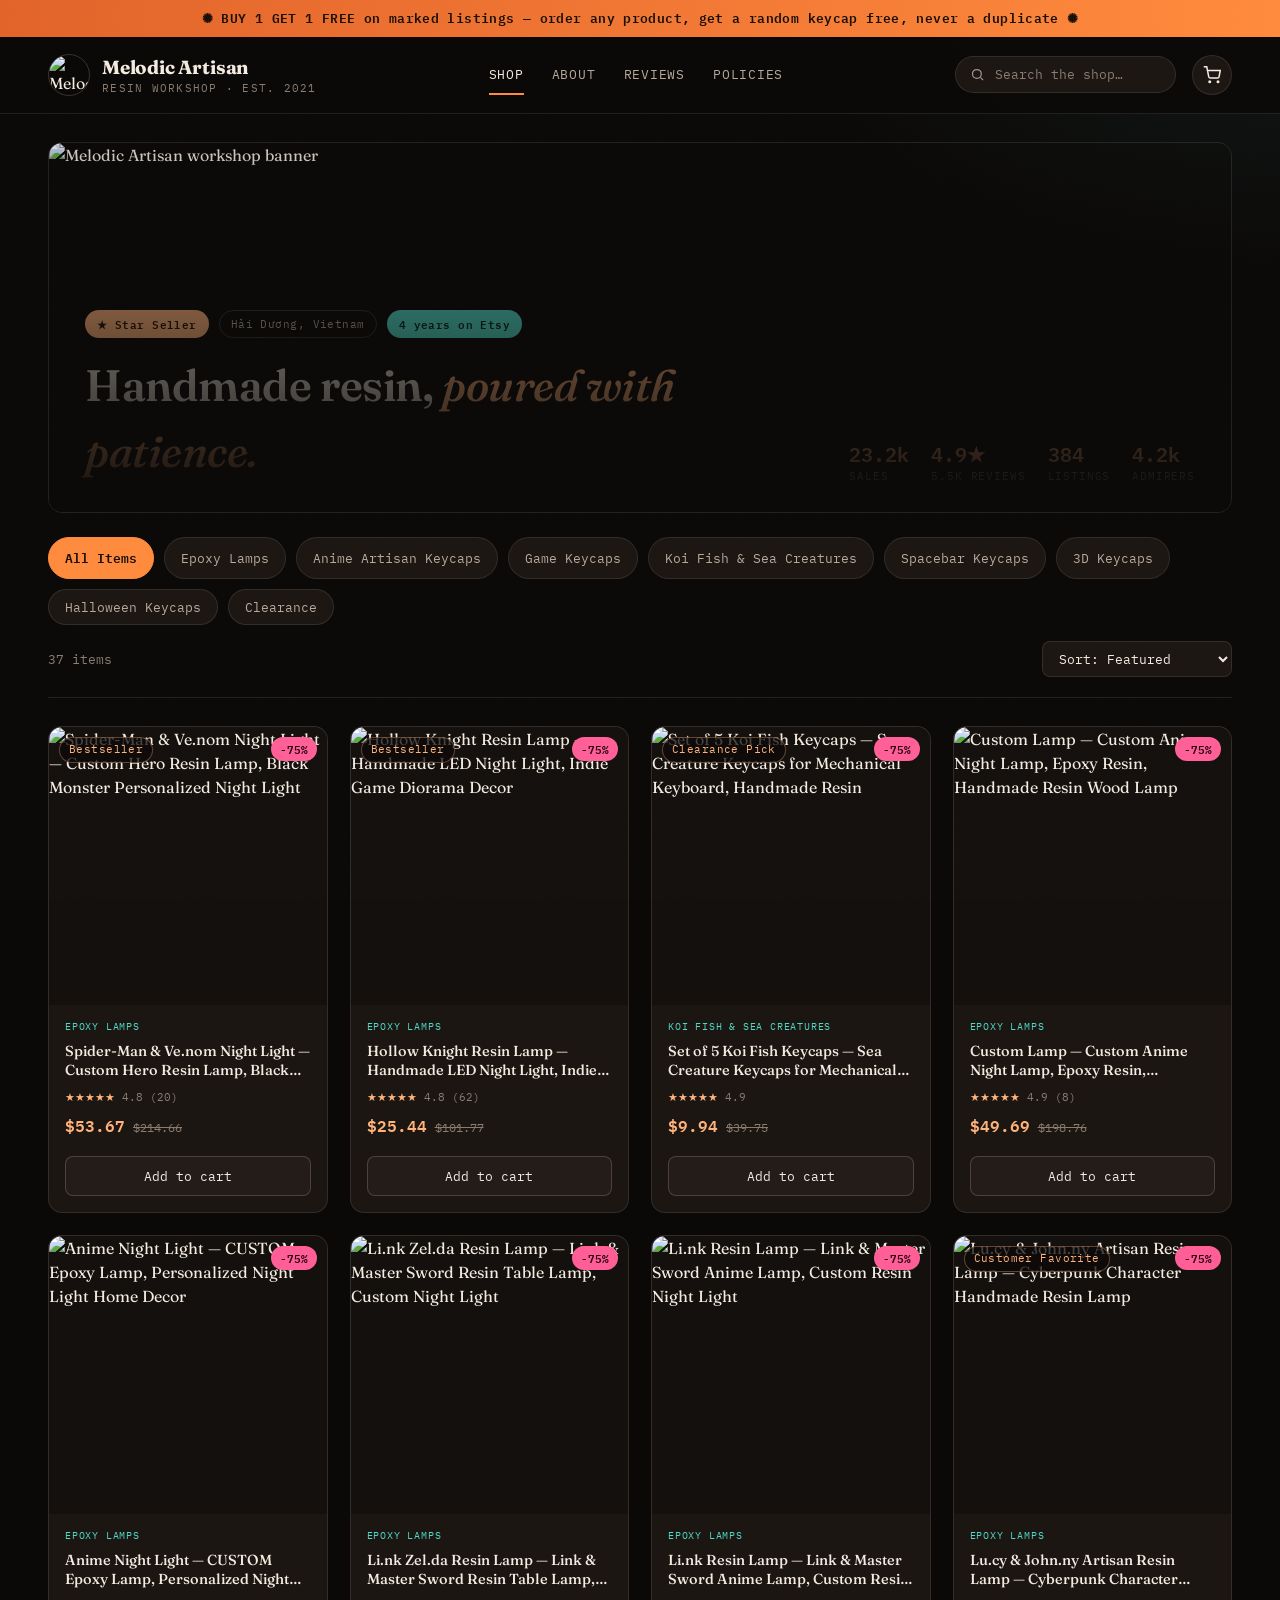
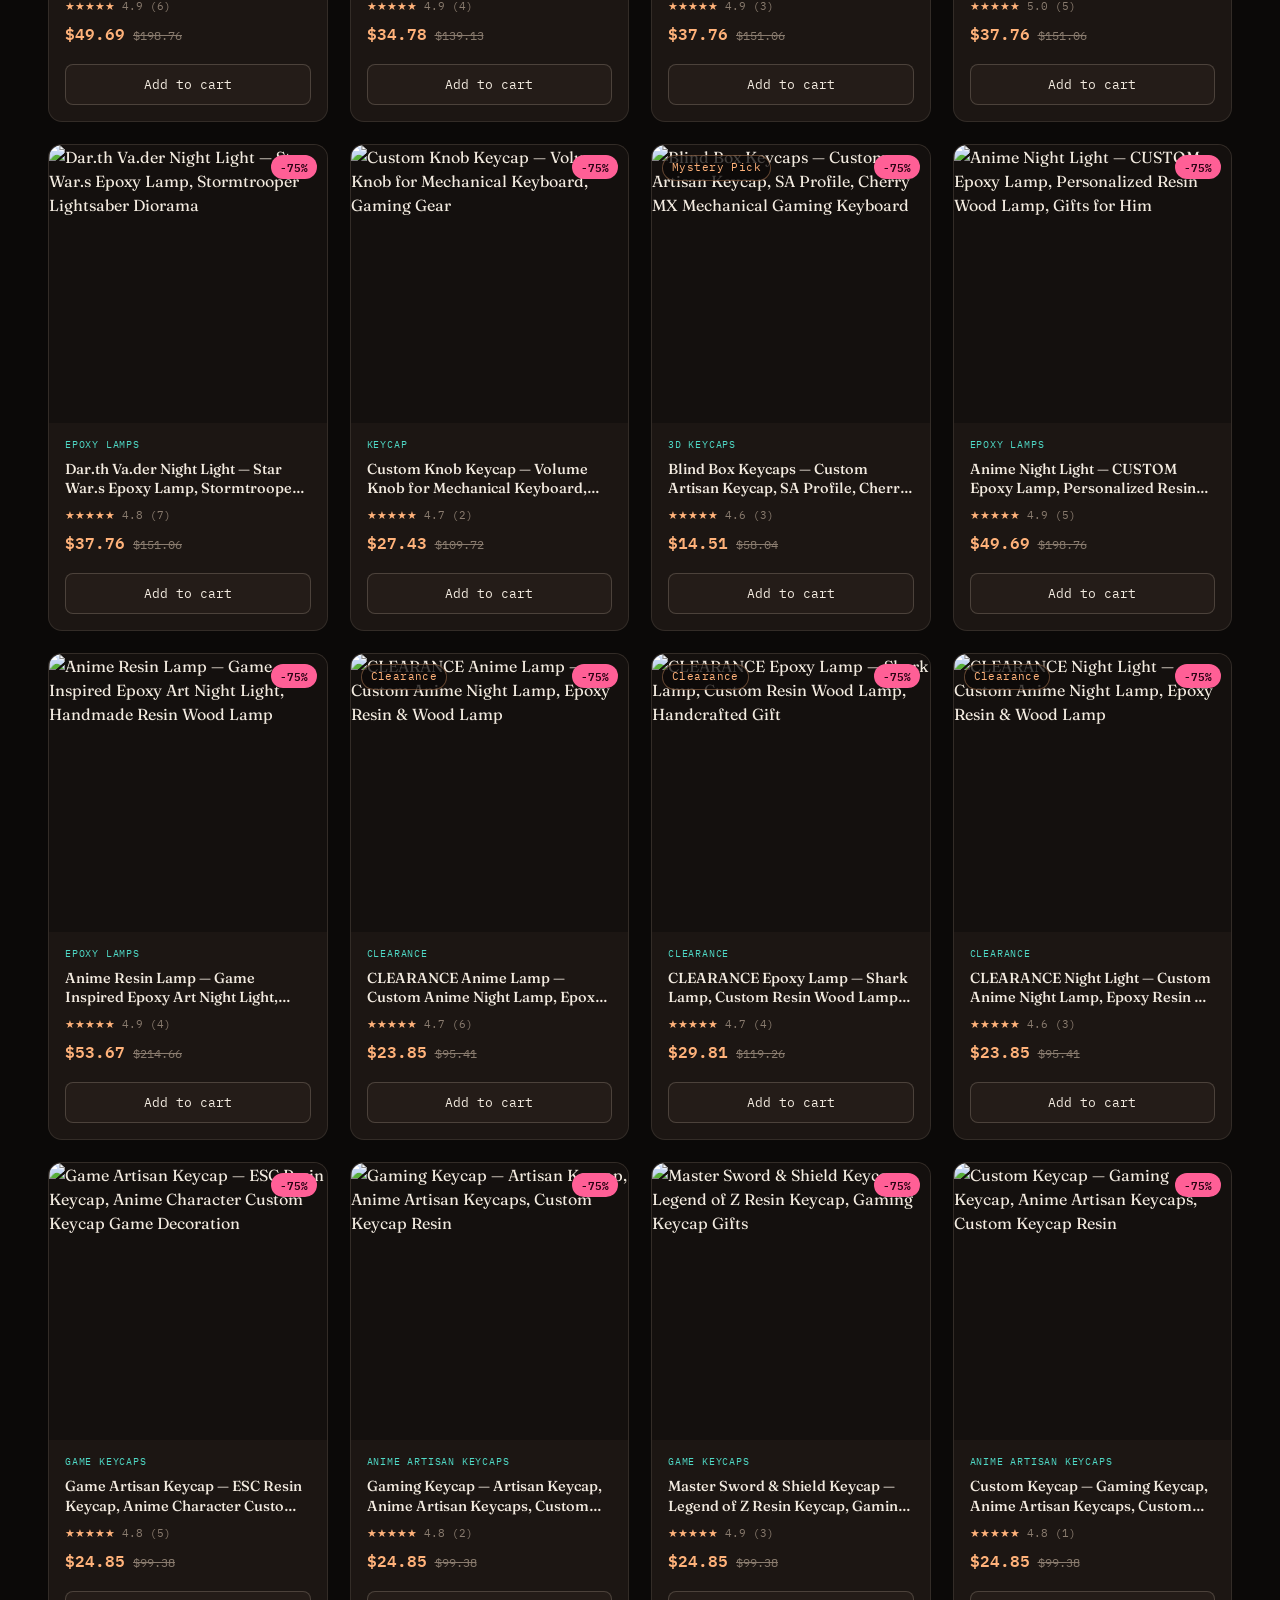
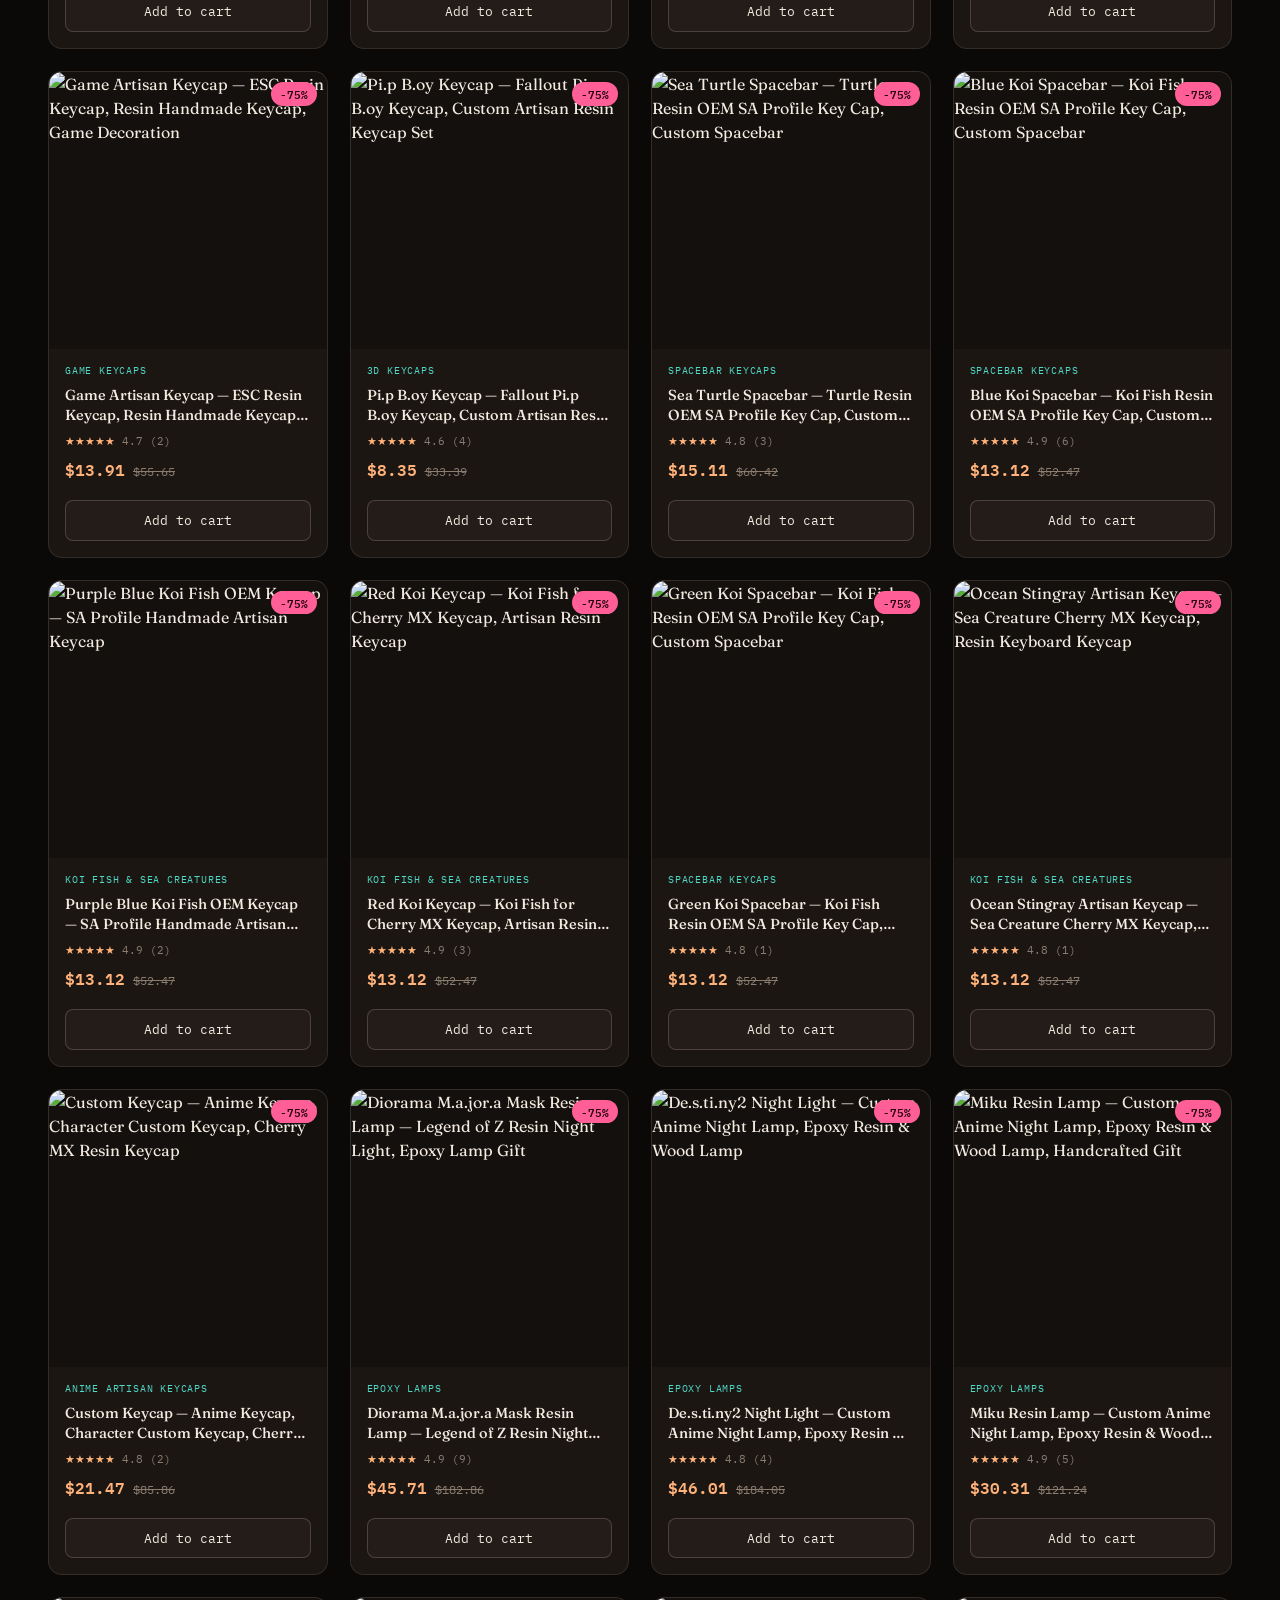
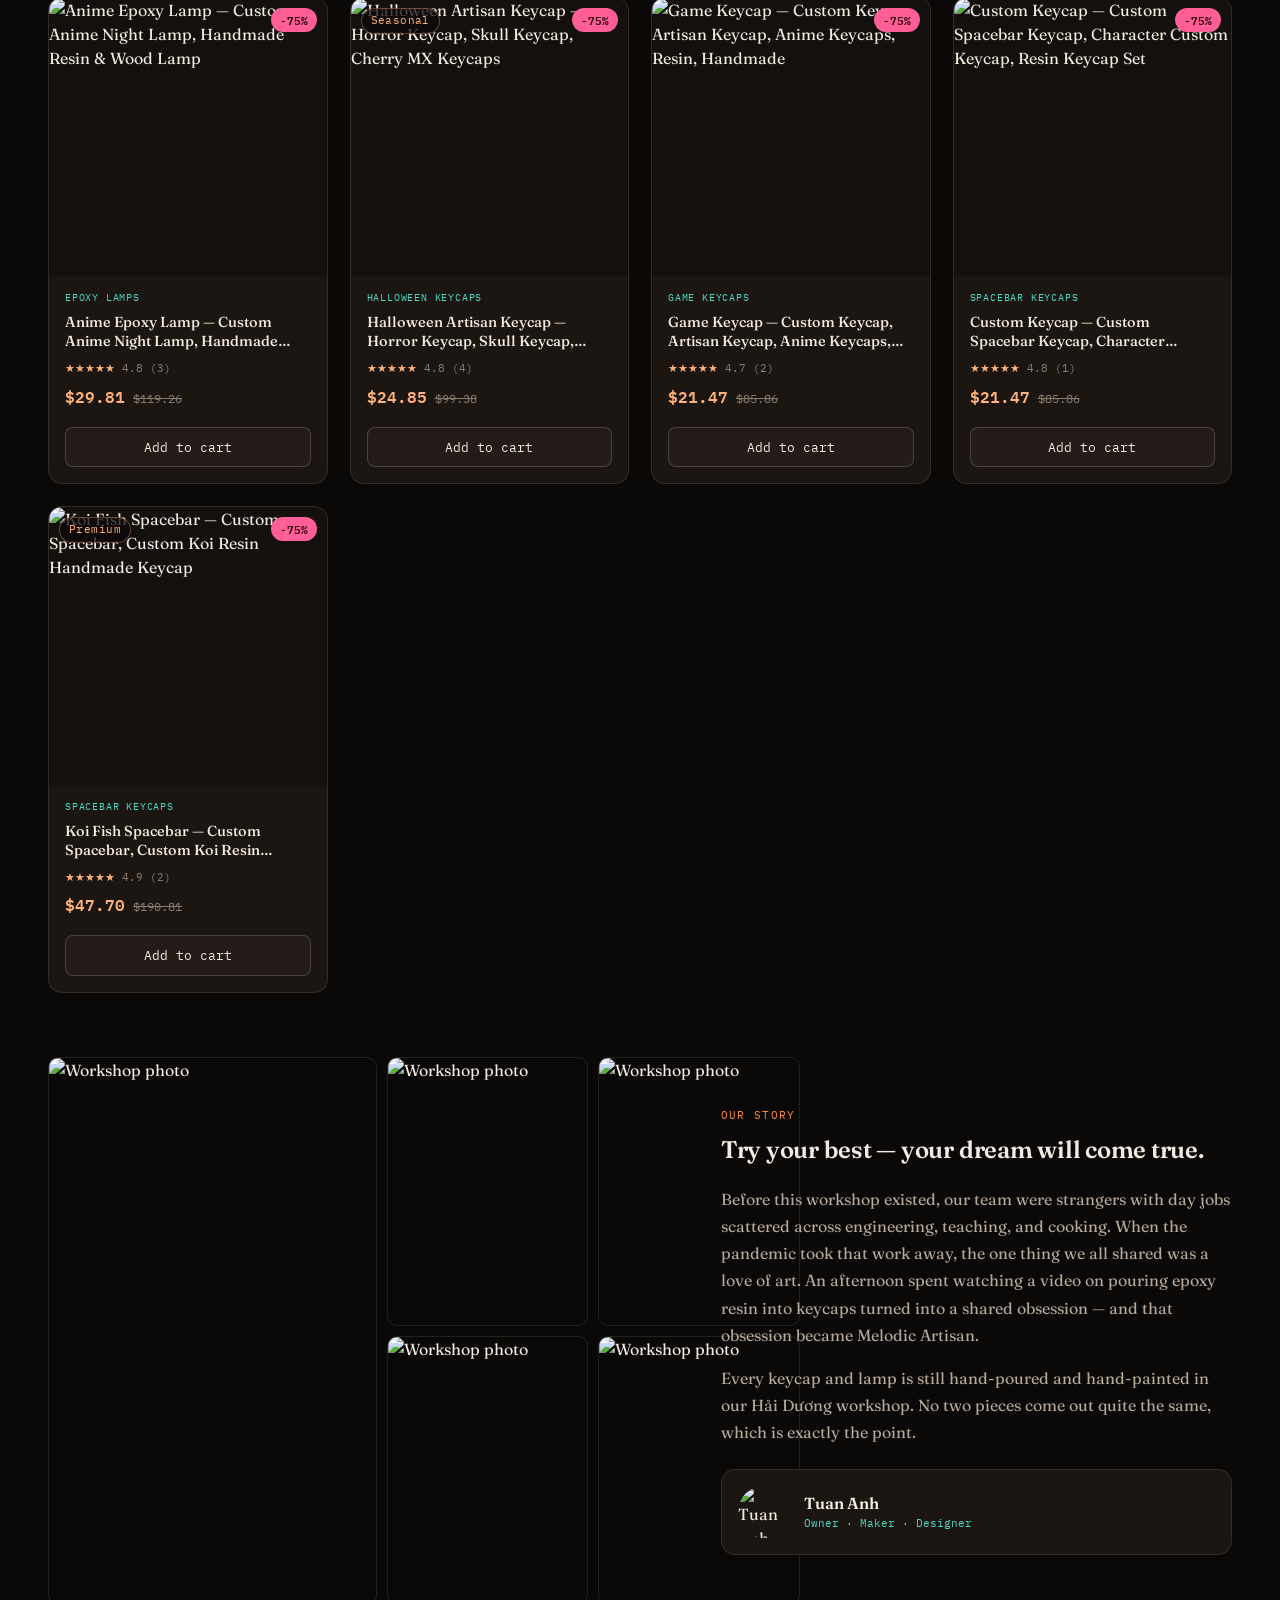
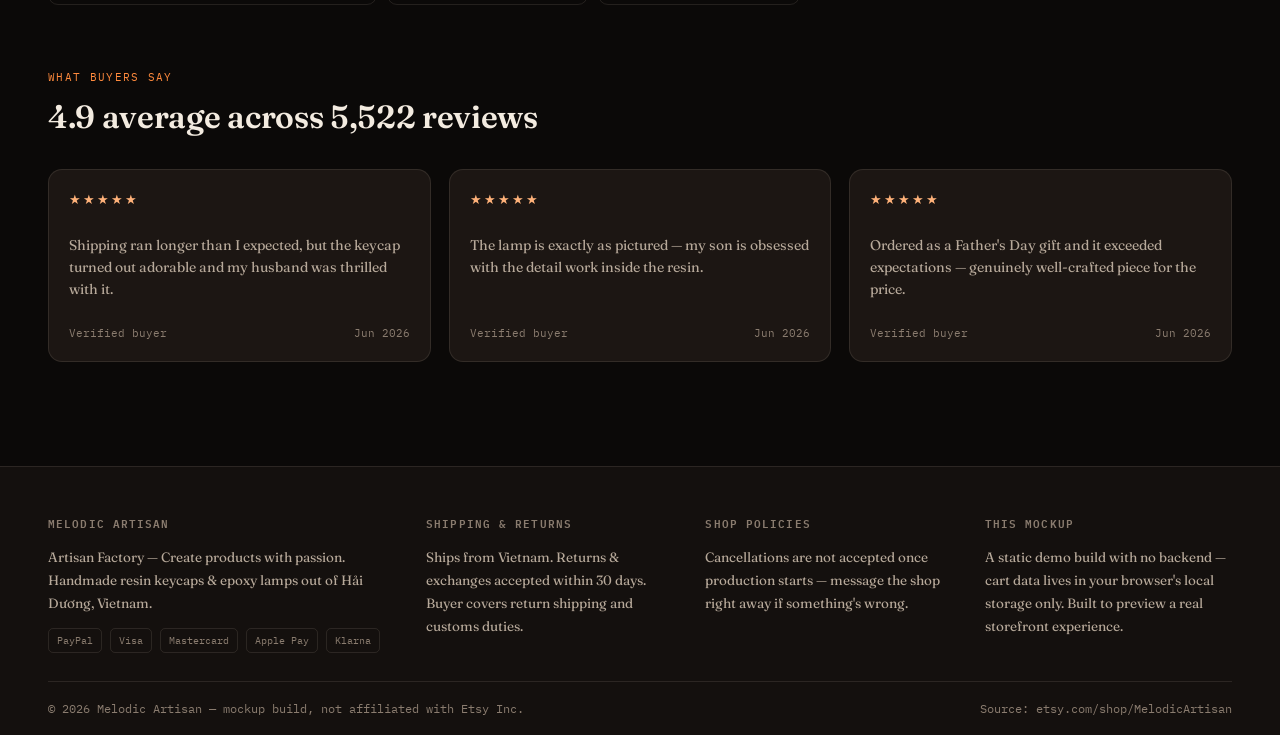
==== index.html @ f054246c "Add files via upload" ====
<!DOCTYPE html>
<html lang="en">
<head>
<meta charset="UTF-8">
<meta name="viewport" content="width=device-width, initial-scale=1.0">
<title>Melodic Artisan — Handmade Resin Keycaps &amp; Epoxy Lamps</title>
<meta name="description" content="Mockup storefront for MelodicArtisan (Etsy) — handmade resin artisan keycaps and epoxy lamps from Hải Dương, Vietnam.">
<link rel="stylesheet" href="css/style.css">
</head>
<body>
<div class="grain"></div>

<div class="announce">✺ BUY 1 GET 1 FREE on marked listings — order any product, get a random keycap free, never a duplicate ✺</div>

<header class="site">
  <div class="header-row">
    <a class="brand" href="index.html">
      <img src="https://i.etsystatic.com/32520004/r/isla/58f06c/52537685/isla_500x500.52537685_kwtcnehc.jpg" alt="Melodic Artisan">
      <div class="brand-text">
        <div class="name">Melodic Artisan</div>
        <div class="sub">Resin Workshop · Est. 2021</div>
      </div>
    </a>
    <nav class="main-nav">
      <a href="index.html" class="active">Shop</a>
      <a href="index.html#about">About</a>
      <a href="index.html#reviews">Reviews</a>
      <a href="index.html#policies">Policies</a>
    </nav>
    <div class="header-actions">
      <div class="search-box">
        <svg width="15" height="15" viewBox="0 0 24 24" fill="none" stroke="currentColor" stroke-width="2"><circle cx="11" cy="11" r="7"/><line x1="21" y1="21" x2="16.65" y2="16.65"/></svg>
        <input id="search-input" type="text" placeholder="Search the shop…">
      </div>
      <a class="icon-btn" href="cart.html" aria-label="Cart">
        <svg width="18" height="18" viewBox="0 0 24 24" fill="none" stroke="currentColor" stroke-width="2"><circle cx="9" cy="21" r="1"/><circle cx="20" cy="21" r="1"/><path d="M1 1h4l2.68 13.39a2 2 0 0 0 2 1.61h9.72a2 2 0 0 0 2-1.61L23 6H6"/></svg>
        <span class="cart-badge" data-cart-count>0</span>
      </a>
    </div>
  </div>
</header>

<div class="container">
  <div class="hero">
    <div class="hero-media">
      <img src="https://i.etsystatic.com/32520004/r/isbl/1b81f7/82657643/isbl_1680x420.82657643_6jaf0e0v.jpg" alt="Melodic Artisan workshop banner">
      <div class="hero-copy">
        <div>
          <div class="badge-row">
            <span class="pill star">★ Star Seller</span>
            <span class="pill">Hải Dương, Vietnam</span>
            <span class="pill teal">4 years on Etsy</span>
          </div>
          <h1>Handmade resin, <span class="accent">poured with patience.</span></h1>
        </div>
        <div class="hero-stats">
          <div class="stat"><div class="num">23.2k</div><div class="lbl">Sales</div></div>
          <div class="stat"><div class="num">4.9★</div><div class="lbl">5.5k reviews</div></div>
          <div class="stat"><div class="num">384</div><div class="lbl">Listings</div></div>
          <div class="stat"><div class="num">4.2k</div><div class="lbl">Admirers</div></div>
        </div>
      </div>
    </div>
  </div>
</div>

<div class="container">
  <div class="chip-row" id="chip-row"></div>
  <div class="toolbar">
    <span class="result-count" id="result-count"></span>
    <select class="sort" id="sort-select">
      <option value="featured">Sort: Featured</option>
      <option value="price-asc">Price: Low to High</option>
      <option value="price-desc">Price: High to Low</option>
      <option value="rating">Highest Rated</option>
    </select>
  </div>
  <div class="grid" id="product-grid"></div>
</div>

<section class="section" id="about">
  <div class="container">
    <div class="about-grid">
      <div class="about-photos">
        <img src="https://i.etsystatic.com/isa/faea88/1036795794150/isa_760xN.1036795794150_5vqi.jpg" alt="Workshop photo">
        <img src="https://i.etsystatic.com/isa/e457d3/1059241447881/isa_760xN.1059241447881_cerd.jpg" alt="Workshop photo">
        <img src="https://i.etsystatic.com/isa/4ab851/1036795805694/isa_760xN.1036795805694_di1s.jpg" alt="Workshop photo">
        <img src="https://i.etsystatic.com/isa/007c95/1036795816312/isa_760xN.1036795816312_575g.jpg" alt="Workshop photo">
        <img src="https://i.etsystatic.com/isa/77418c/1036795821292/isa_760xN.1036795821292_jfj4.jpg" alt="Workshop photo">
      </div>
      <div class="about-copy">
        <div class="eyebrow">Our Story</div>
        <h2 style="margin-bottom:18px;">Try your best — your dream will come true.</h2>
        <p>Before this workshop existed, our team were strangers with day jobs scattered across engineering, teaching, and cooking. When the pandemic took that work away, the one thing we all shared was a love of art. An afternoon spent watching a video on pouring epoxy resin into keycaps turned into a shared obsession — and that obsession became Melodic Artisan.</p>
        <p>Every keycap and lamp is still hand-poured and hand-painted in our Hải Dương workshop. No two pieces come out quite the same, which is exactly the point.</p>
        <div class="owner-card">
          <img src="https://i.etsystatic.com/isc/17d407/1069168880301/isc_90x90.1069168880301_cpbu.jpg" alt="Tuan Anh">
          <div>
            <div style="font-weight:600;">Tuan Anh</div>
            <div class="role">Owner · Maker · Designer</div>
          </div>
        </div>
      </div>
    </div>
  </div>
</section>

<section class="section" id="reviews" style="padding-top:0;">
  <div class="container">
    <div class="section-head">
      <div>
        <div class="eyebrow">What Buyers Say</div>
        <h2>4.9 average across 5,522 reviews</h2>
      </div>
    </div>
    <div class="review-strip">
      <div class="review-card">
        <span class="review-stars">★★★★★</span>
        <p class="review-text">Shipping ran longer than I expected, but the keycap turned out adorable and my husband was thrilled with it.</p>
        <div class="review-meta"><span>Verified buyer</span><span>Jun 2026</span></div>
      </div>
      <div class="review-card">
        <span class="review-stars">★★★★★</span>
        <p class="review-text">The lamp is exactly as pictured — my son is obsessed with the detail work inside the resin.</p>
        <div class="review-meta"><span>Verified buyer</span><span>Jun 2026</span></div>
      </div>
      <div class="review-card">
        <span class="review-stars">★★★★★</span>
        <p class="review-text">Ordered as a Father's Day gift and it exceeded expectations — genuinely well-crafted piece for the price.</p>
        <div class="review-meta"><span>Verified buyer</span><span>Jun 2026</span></div>
      </div>
    </div>
  </div>
</section>

<footer class="site" id="policies">
  <div class="container">
    <div class="footer-grid">
      <div class="footer-col">
        <h4>Melodic Artisan</h4>
        <p>Artisan Factory — Create products with passion. Handmade resin keycaps &amp; epoxy lamps out of Hải Dương, Vietnam.</p>
        <div class="pay-icons">
          <span>PayPal</span><span>Visa</span><span>Mastercard</span><span>Apple Pay</span><span>Klarna</span>
        </div>
      </div>
      <div class="footer-col">
        <h4>Shipping &amp; Returns</h4>
        <p>Ships from Vietnam. Returns &amp; exchanges accepted within 30 days. Buyer covers return shipping and customs duties.</p>
      </div>
      <div class="footer-col">
        <h4>Shop Policies</h4>
        <p>Cancellations are not accepted once production starts — message the shop right away if something's wrong.</p>
      </div>
      <div class="footer-col">
        <h4>This Mockup</h4>
        <p>A static demo build with no backend — cart data lives in your browser's local storage only. Built to preview a real storefront experience.</p>
      </div>
    </div>
    <div class="footer-bottom">
      <span>© 2026 Melodic Artisan — mockup build, not affiliated with Etsy Inc.</span>
      <span>Source: etsy.com/shop/MelodicArtisan</span>
    </div>
  </div>
</footer>

<script src="js/data.js"></script>
<script src="js/cart.js"></script>
<script src="js/shop.js"></script>
</body>
</html>
---- css/style.css ----
/* =========================================================
   MELODIC ARTISAN — design system
   Direction: "Workshop After Dark" — a night-lit resin studio.
   Warm charcoal base, amber resin-glow accents, cool teal spark
   for the gamer/keycap side of the catalog. Serif display type
   for warmth (handmade craft), mono type for prices & UI chrome
   (a nod to keyboards/keycaps).
   ========================================================= */

@import url('https://fonts.googleapis.com/css2?family=Fraunces:ital,opsz,wght@0,9..144,300;0,9..144,500;0,9..144,600;0,9..144,700;1,9..144,500&family=IBM+Plex+Mono:wght@400;500;600&display=swap');

:root{
  --bg:            #0b0908;
  --bg-soft:       #14100e;
  --surface:       #1c1613;
  --surface-2:     #241c18;
  --border:        rgba(255,235,215,0.10);
  --border-strong: rgba(255,235,215,0.18);

  --text:          #f3ebe0;
  --text-dim:      #b7a99a;
  --text-faint:    #8a7c6f;

  --amber:         #ff8a3d;
  --amber-deep:    #e2632a;
  --amber-glow:    #ffb27a;
  --teal:          #4fd9c6;
  --magenta:       #ff5f96;

  --radius:        14px;
  --radius-sm:     8px;
  --shadow-lift:   0 20px 50px -20px rgba(0,0,0,0.6);
  --shadow-glow:   0 0 0 1px rgba(255,138,61,0.25), 0 12px 34px -12px rgba(255,138,61,0.35);

  --font-display:  'Fraunces', Georgia, serif;
  --font-mono:     'IBM Plex Mono', 'SFMono-Regular', Menlo, monospace;
}

*{ box-sizing: border-box; }
html{ scroll-behavior: smooth; }
body{
  margin:0;
  background:
    radial-gradient(1100px 600px at 15% -10%, rgba(255,138,61,0.10), transparent 60%),
    radial-gradient(900px 500px at 100% 0%, rgba(79,217,198,0.07), transparent 55%),
    var(--bg);
  color: var(--text);
  font-family: var(--font-display);
  font-size: 16px;
  line-height: 1.5;
  -webkit-font-smoothing: antialiased;
}
img{ max-width:100%; display:block; }
a{ color:inherit; text-decoration:none; }
button{ font-family: inherit; cursor:pointer; }
ul{ margin:0; padding:0; list-style:none; }
h1,h2,h3,h4{ margin:0; font-weight:600; letter-spacing:-0.01em; }

.mono{ font-family: var(--font-mono); letter-spacing: 0.02em; }
.container{ max-width: 1240px; margin: 0 auto; padding: 0 28px; }
.section{ padding: 64px 0; }
.section-tight{ padding: 36px 0; }

/* ---------- texture / grain ---------- */
.grain{
  position: fixed; inset: 0; pointer-events: none; z-index: 999;
  opacity: 0.035; mix-blend-mode: overlay;
  background-image: url("data:image/svg+xml,%3Csvg xmlns='http://www.w3.org/2000/svg' width='120' height='120'%3E%3Cfilter id='n'%3E%3CfeTurbulence type='fractalNoise' baseFrequency='0.9' numOctaves='2' stitchTiles='stitch'/%3E%3C/filter%3E%3Crect width='100%25' height='100%25' filter='url(%23n)'/%3E%3C/svg%3E");
}

/* ---------- top announcement bar ---------- */
.announce{
  background: linear-gradient(90deg, var(--amber-deep), var(--amber));
  color:#1a0f06;
  font-family: var(--font-mono);
  font-size: 12.5px;
  font-weight: 600;
  letter-spacing: 0.03em;
  text-align: center;
  padding: 9px 20px;
}

/* ---------- header ---------- */
header.site{
  position: sticky; top:0; z-index: 100;
  background: rgba(11,9,8,0.86);
  backdrop-filter: blur(14px);
  border-bottom: 1px solid var(--border);
}
.header-row{
  display:flex; align-items:center; justify-content:space-between;
  padding: 16px 28px; max-width: 1240px; margin: 0 auto; gap: 24px;
}
.brand{ display:flex; align-items:center; gap:12px; }
.brand img{ width:42px; height:42px; border-radius:50%; border:1px solid var(--border-strong); object-fit:cover; }
.brand-text .name{ font-size:19px; font-weight:700; letter-spacing:-0.01em; }
.brand-text .sub{ font-family: var(--font-mono); font-size:10.5px; color: var(--text-faint); text-transform:uppercase; letter-spacing:0.12em; }

nav.main-nav{ display:flex; gap:28px; align-items:center; }
nav.main-nav a{
  font-family: var(--font-mono); font-size: 13px; color: var(--text-dim);
  text-transform: uppercase; letter-spacing: 0.06em; transition: color .15s;
  position:relative; padding: 4px 0;
}
nav.main-nav a:hover{ color: var(--amber-glow); }
nav.main-nav a.active{ color: var(--text); }
nav.main-nav a.active::after{
  content:""; position:absolute; left:0; right:0; bottom:-6px; height:2px;
  background: var(--amber);
}

.header-actions{ display:flex; align-items:center; gap:16px; }
.search-box{
  display:flex; align-items:center; gap:8px;
  background: var(--surface); border:1px solid var(--border); border-radius: 999px;
  padding: 8px 14px; min-width: 220px;
}
.search-box input{
  background:none; border:none; outline:none; color:var(--text);
  font-family: var(--font-mono); font-size: 13px; width: 100%;
}
.search-box input::placeholder{ color: var(--text-faint); }
.search-box svg{ flex-shrink:0; opacity:.6; }

.icon-btn{
  position:relative; display:flex; align-items:center; justify-content:center;
  width:40px; height:40px; border-radius:50%; border:1px solid var(--border);
  background: var(--surface); color: var(--text);
  transition: border-color .15s, transform .15s;
}
.icon-btn:hover{ border-color: var(--amber); transform: translateY(-1px); }
.cart-badge{
  position:absolute; top:-6px; right:-6px;
  background: var(--amber); color:#1a0f06; font-family: var(--font-mono);
  font-size: 10px; font-weight:700; border-radius:999px;
  min-width:18px; height:18px; display:none; align-items:center; justify-content:center;
  padding: 0 4px;
}

/* ---------- hero ---------- */
.hero{
  position: relative; border-radius: var(--radius); overflow:hidden;
  margin: 28px auto 0; max-width: 1240px;
  border: 1px solid var(--border);
}
.hero-media{ position:relative; aspect-ratio: 16/5; min-height:220px; }
.hero-media img{ width:100%; height:100%; object-fit:cover; }
.hero-media::after{
  content:""; position:absolute; inset:0;
  background: linear-gradient(180deg, rgba(11,9,8,0.15) 0%, rgba(11,9,8,0.92) 92%);
}
.hero-copy{
  position:absolute; left:0; right:0; bottom:0; padding: 28px 36px;
  display:flex; align-items:flex-end; justify-content:space-between; gap: 24px; flex-wrap:wrap;
}
.hero-copy h1{
  font-size: clamp(28px, 4vw, 44px); font-weight:600; max-width: 640px;
}
.hero-copy .accent{ color: var(--amber-glow); font-style: italic; font-weight:500; }
.hero-stats{ display:flex; gap: 22px; flex-wrap:wrap; }
.stat{ text-align:left; }
.stat .num{ font-family: var(--font-mono); font-size: 20px; font-weight:600; color: var(--amber-glow); }
.stat .lbl{ font-family: var(--font-mono); font-size:10.5px; color: var(--text-dim); text-transform:uppercase; letter-spacing:0.08em; }

.badge-row{ display:flex; gap:10px; flex-wrap:wrap; margin-bottom: 14px; }
.pill{
  font-family: var(--font-mono); font-size: 11px; letter-spacing:0.04em;
  padding: 5px 11px; border-radius: 999px; border:1px solid var(--border-strong);
  color: var(--text-dim); display:inline-flex; align-items:center; gap:6px;
}
.pill.star{ color:#241706; background: var(--amber-glow); border-color: transparent; font-weight:600; }
.pill.teal{ color:#062824; background: var(--teal); border-color:transparent; font-weight:600;}

/* ---------- category chips ---------- */
.chip-row{
  display:flex; gap:10px; flex-wrap:wrap; padding: 24px 0 8px;
}
.chip{
  font-family: var(--font-mono); font-size: 12.5px; padding: 9px 16px;
  border-radius: 999px; border: 1px solid var(--border); color: var(--text-dim);
  background: var(--surface); transition: all .15s;
}
.chip:hover{ border-color: var(--border-strong); color: var(--text); }
.chip.active{ background: var(--amber); border-color: var(--amber); color:#1a0f06; font-weight:600; }

.toolbar{
  display:flex; align-items:center; justify-content:space-between; gap:16px;
  flex-wrap:wrap; padding: 8px 0 20px; border-bottom:1px solid var(--border); margin-bottom: 28px;
}
.result-count{ font-family: var(--font-mono); font-size:12.5px; color: var(--text-faint); }
select.sort{
  font-family: var(--font-mono); font-size:12.5px; color: var(--text);
  background: var(--surface); border:1px solid var(--border); border-radius: var(--radius-sm);
  padding: 8px 12px;
}

/* ---------- product grid ---------- */
.grid{
  display:grid; grid-template-columns: repeat(auto-fill, minmax(240px, 1fr)); gap:22px;
}
.card{
  background: var(--surface); border:1px solid var(--border); border-radius: var(--radius);
  overflow:hidden; display:flex; flex-direction:column; transition: transform .18s, border-color .18s, box-shadow .18s;
}
.card:hover{ transform: translateY(-4px); border-color: var(--border-strong); box-shadow: var(--shadow-lift); }
.card-media{ position:relative; aspect-ratio: 1/1; overflow:hidden; background:var(--bg-soft); }
.card-media img{ width:100%; height:100%; object-fit:cover; transition: transform .5s; }
.card:hover .card-media img{ transform: scale(1.06); }
.card-badge{
  position:absolute; top:10px; left:10px; font-family: var(--font-mono); font-size:10.5px;
  padding:4px 9px; border-radius:999px; background: rgba(11,9,8,0.75); color: var(--amber-glow);
  border:1px solid rgba(255,178,122,0.35); letter-spacing:0.04em;
}
.card-off{
  position:absolute; top:10px; right:10px; font-family: var(--font-mono); font-size:10.5px; font-weight:600;
  padding:4px 9px; border-radius:999px; background: var(--magenta); color:#2a0313;
}
.card-body{ padding: 14px 16px 16px; display:flex; flex-direction:column; gap:8px; flex:1; }
.card-cat{ font-family: var(--font-mono); font-size:10px; color: var(--teal); text-transform:uppercase; letter-spacing:0.08em; }
.card-title{
  font-size:14.5px; font-weight:500; line-height:1.35; color: var(--text);
  display:-webkit-box; -webkit-line-clamp:2; -webkit-box-orient:vertical; overflow:hidden;
  min-height: 39px;
}
.card-rating{ font-family: var(--font-mono); font-size:11px; color: var(--text-faint); }
.card-rating .star-ic{ color: var(--amber-glow); }
.card-price-row{ display:flex; align-items:baseline; gap:8px; margin-top:auto; }
.price{ font-family: var(--font-mono); font-weight:600; font-size:16px; color: var(--amber-glow); }
.price-og{ font-family: var(--font-mono); font-size:12px; color: var(--text-faint); text-decoration: line-through; }
.card-cta{
  margin-top:10px; display:flex; align-items:center; justify-content:center; gap:8px;
  padding: 10px 14px; border-radius: var(--radius-sm); border:1px solid var(--border-strong);
  background: var(--surface-2); font-family: var(--font-mono); font-size:12.5px; color: var(--text);
  transition: background .15s, border-color .15s;
}
.card-cta:hover{ background: var(--amber); border-color: var(--amber); color:#1a0f06; }

/* ---------- buttons ---------- */
.btn{
  display:inline-flex; align-items:center; justify-content:center; gap:8px;
  font-family: var(--font-mono); font-size:13px; font-weight:600; letter-spacing:0.02em;
  padding: 13px 22px; border-radius: 999px; border:1px solid transparent; transition: all .15s;
}
.btn-primary{ background: var(--amber); color:#1a0f06; }
.btn-primary:hover{ background: var(--amber-glow); transform: translateY(-1px); }
.btn-outline{ background: transparent; border-color: var(--border-strong); color: var(--text); }
.btn-outline:hover{ border-color: var(--amber); color: var(--amber-glow); }
.btn-block{ width:100%; }
.btn[disabled]{ opacity:.4; cursor:not-allowed; }

/* ---------- section headers ---------- */
.section-head{ display:flex; align-items:flex-end; justify-content:space-between; gap:20px; margin-bottom:28px; flex-wrap:wrap; }
.eyebrow{ font-family: var(--font-mono); font-size:11px; color: var(--amber); text-transform:uppercase; letter-spacing:0.12em; margin-bottom:8px; }
.section-head h2{ font-size: clamp(22px,3vw,32px); }

/* ---------- about ---------- */
.about-grid{ display:grid; grid-template-columns: 1.1fr 0.9fr; gap:48px; align-items:center; }
.about-photos{ display:grid; grid-template-columns: repeat(3,1fr); gap:10px; }
.about-photos img{ border-radius:10px; aspect-ratio: 3/4; object-fit:cover; border:1px solid var(--border); }
.about-photos img:nth-child(1){ grid-row: span 2; aspect-ratio: 3/5; }
.about-copy p{ color: var(--text-dim); line-height:1.7; margin: 0 0 16px; }
.owner-card{
  display:flex; gap:14px; align-items:center; margin-top:22px; padding:16px;
  background: var(--surface); border:1px solid var(--border); border-radius: var(--radius);
}
.owner-card img{ width:52px; height:52px; border-radius:50%; object-fit:cover; }
.owner-card .role{ font-family: var(--font-mono); font-size:11px; color: var(--teal); }

@media (max-width: 860px){
  .about-grid{ grid-template-columns: 1fr; }
}

/* ---------- reviews ---------- */
.review-strip{ display:grid; grid-template-columns: repeat(3, 1fr); gap:18px; }
.review-card{
  background: var(--surface); border:1px solid var(--border); border-radius: var(--radius);
  padding: 20px; display:flex; flex-direction:column; gap:10px;
}
.review-stars{ color: var(--amber-glow); font-size:13px; letter-spacing:2px; }
.review-text{ color: var(--text-dim); font-size:14px; line-height:1.6; flex:1; }
.review-meta{ font-family: var(--font-mono); font-size:11px; color: var(--text-faint); display:flex; justify-content:space-between; }
@media (max-width: 860px){ .review-strip{ grid-template-columns: 1fr; } }

/* ---------- footer ---------- */
footer.site{ border-top:1px solid var(--border); margin-top:40px; background: var(--bg-soft); }
.footer-grid{ display:grid; grid-template-columns: 1.4fr 1fr 1fr 1fr; gap:32px; padding: 48px 0 28px; }
.footer-col h4{ font-family: var(--font-mono); font-size:11px; text-transform:uppercase; letter-spacing:0.1em; color: var(--text-faint); margin-bottom:14px; }
.footer-col p, .footer-col li{ color: var(--text-dim); font-size:13.5px; line-height:1.7; }
.footer-col a{ color: var(--text-dim); }
.footer-col a:hover{ color: var(--amber-glow); }
.pay-icons{ display:flex; gap:8px; flex-wrap:wrap; margin-top:8px; }
.pay-icons span{
  font-family: var(--font-mono); font-size:10px; padding:4px 8px; border:1px solid var(--border);
  border-radius:5px; color: var(--text-faint);
}
.footer-bottom{
  border-top:1px solid var(--border); padding: 18px 0; display:flex; justify-content:space-between;
  align-items:center; font-family: var(--font-mono); font-size:11.5px; color: var(--text-faint); flex-wrap:wrap; gap:10px;
}
@media (max-width: 900px){ .footer-grid{ grid-template-columns: 1fr 1fr; } }

/* ---------- breadcrumb ---------- */
.breadcrumb{ font-family: var(--font-mono); font-size:12px; color: var(--text-faint); padding: 22px 0 0; }
.breadcrumb a:hover{ color: var(--amber-glow); }

/* ---------- product page ---------- */
.product-layout{ display:grid; grid-template-columns: 1fr 1fr; gap:56px; padding: 28px 0 60px; align-items:flex-start; }
.gallery-main{
  aspect-ratio: 1/1; border-radius: var(--radius); overflow:hidden; border:1px solid var(--border);
  background: var(--surface);
}
.gallery-main img{ width:100%; height:100%; object-fit:cover; }
.gallery-thumbs{ display:flex; gap:10px; margin-top:12px; flex-wrap:wrap; }
.gallery-thumbs img{
  width:64px; height:64px; object-fit:cover; border-radius:8px; border:1px solid var(--border);
  cursor:pointer; opacity:.6; transition: opacity .15s, border-color .15s;
}
.gallery-thumbs img:hover, .gallery-thumbs img.active{ opacity:1; border-color: var(--amber); }

.product-info .cat-tag{ font-family: var(--font-mono); font-size:11px; color: var(--teal); text-transform:uppercase; letter-spacing:0.1em; margin-bottom:10px; }
.product-info h1{ font-size: clamp(24px, 3vw, 32px); font-weight:600; line-height:1.3; margin-bottom:14px; }
.rating-row{ display:flex; align-items:center; gap:10px; font-family: var(--font-mono); font-size:13px; color: var(--text-dim); margin-bottom:20px; }
.rating-row .stars{ color: var(--amber-glow); letter-spacing:2px; }

.price-block{
  display:flex; align-items:baseline; gap:12px; padding: 18px 0; border-top:1px solid var(--border); border-bottom:1px solid var(--border); margin-bottom:22px;
}
.price-block .price{ font-size:30px; }
.price-block .off-tag{
  font-family: var(--font-mono); font-size:11px; font-weight:700; color:#2a0313; background:var(--magenta);
  padding:4px 10px; border-radius:999px;
}

label.field-label{ display:block; font-family: var(--font-mono); font-size:11px; text-transform:uppercase; letter-spacing:0.08em; color: var(--text-dim); margin-bottom:8px; }
.field{ margin-bottom:20px; }
select.variant-select, .qty-input{
  font-family: var(--font-mono); font-size:14px; color: var(--text); background: var(--surface);
  border:1px solid var(--border-strong); border-radius: var(--radius-sm); padding: 12px 14px; width:100%;
}
.qty-stepper{ display:inline-flex; align-items:center; border:1px solid var(--border-strong); border-radius: var(--radius-sm); overflow:hidden; }
.qty-stepper button{ background: var(--surface); border:none; color: var(--text); width:38px; height:42px; font-size:16px; }
.qty-stepper button:hover{ background: var(--surface-2); color: var(--amber-glow); }
.qty-stepper input{ width:48px; text-align:center; border:none; background:var(--surface); color:var(--text); font-family: var(--font-mono); height:42px; }

.action-row{ display:flex; gap:12px; margin-top:6px; }
.stock-note{ font-family: var(--font-mono); font-size:11.5px; color: var(--magenta); margin-top:12px; }

.desc-block{ margin-top:32px; padding-top:28px; border-top:1px solid var(--border); }
.desc-block h3{ font-size:16px; margin-bottom:12px; }
.desc-block p{ color: var(--text-dim); line-height:1.75; margin:0 0 14px; }
.spec-row{ display:flex; justify-content:space-between; padding:10px 0; border-bottom:1px solid var(--border); font-size:13.5px; }
.spec-row .k{ color: var(--text-faint); font-family: var(--font-mono); font-size:11.5px; text-transform:uppercase; }
.spec-row .v{ color: var(--text); }

.seller-card{
  display:flex; align-items:center; gap:14px; padding:18px; margin-top:28px;
  background: var(--surface); border:1px solid var(--border); border-radius: var(--radius);
}
.seller-card img{ width:46px; height:46px; border-radius:50%; }
.seller-card .grow{ flex:1; }
.seller-card .name{ font-weight:600; font-size:14.5px; }
.seller-card .meta{ font-family: var(--font-mono); font-size:11px; color: var(--text-faint); }

@media (max-width: 860px){
  .product-layout{ grid-template-columns: 1fr; gap:28px; }
}

/* ---------- cart page ---------- */
.cart-layout{ display:grid; grid-template-columns: 1.6fr 1fr; gap:40px; padding: 28px 0 70px; align-items:flex-start; }
.cart-item{
  display:grid; grid-template-columns: 84px 1fr auto auto; gap:16px; align-items:center;
  padding: 18px 0; border-bottom:1px solid var(--border);
}
.cart-item img{ width:84px; height:84px; object-fit:cover; border-radius:10px; border:1px solid var(--border); }
.cart-item .title{ font-size:14.5px; font-weight:500; line-height:1.4; margin-bottom:4px; }
.cart-item .variant{ font-family: var(--font-mono); font-size:11.5px; color: var(--text-faint); }
.cart-item .line-price{ font-family: var(--font-mono); font-weight:600; color: var(--amber-glow); text-align:right; min-width:80px; }
.remove-link{ font-family: var(--font-mono); font-size:11px; color: var(--text-faint); margin-top:6px; display:inline-block; }
.remove-link:hover{ color: var(--magenta); }

.summary-card{
  background: var(--surface); border:1px solid var(--border); border-radius: var(--radius); padding:24px; position:sticky; top:100px;
}
.summary-row{ display:flex; justify-content:space-between; padding:10px 0; font-size:14px; color: var(--text-dim); }
.summary-row.total{ border-top:1px solid var(--border); margin-top:8px; padding-top:16px; font-size:17px; color:var(--text); font-weight:600; }
.summary-row.total .val{ font-family: var(--font-mono); color: var(--amber-glow); }
.empty-cart{ text-align:center; padding: 80px 20px; color: var(--text-dim); }
.empty-cart svg{ opacity:.4; margin-bottom:18px; }

/* ---------- toast ---------- */
.ma-toast{
  position: fixed; bottom: 26px; left:50%; transform: translateX(-50%) translateY(20px);
  background: var(--surface-2); border:1px solid var(--border-strong); color: var(--text);
  font-family: var(--font-mono); font-size:13px; padding: 12px 20px; border-radius:999px;
  opacity:0; transition: all .25s ease; z-index: 500; box-shadow: var(--shadow-lift);
  display:flex; align-items:center; gap:8px;
}
.ma-toast.show{ opacity:1; transform: translateX(-50%) translateY(0); }
.ma-toast::before{ content:"\2713"; color: var(--amber-glow); font-weight:700; }

/* ---------- modal (checkout mock) ---------- */
.modal-overlay{
  position: fixed; inset:0; background: rgba(11,9,8,0.75); backdrop-filter: blur(4px);
  display:none; align-items:center; justify-content:center; z-index: 600; padding: 20px;
}
.modal-overlay.show{ display:flex; }
.modal-box{
  background: var(--surface); border:1px solid var(--border-strong); border-radius: var(--radius);
  max-width: 420px; width:100%; padding: 32px; text-align:center; box-shadow: var(--shadow-lift);
}
.modal-box .icon{ font-size: 40px; margin-bottom: 14px; }
.modal-box h3{ font-size:20px; margin-bottom:10px; }
.modal-box p{ color: var(--text-dim); font-size:14px; line-height:1.6; margin-bottom:24px; }

@media (max-width: 640px){
  .header-row{ flex-wrap:wrap; }
  nav.main-nav{ order:3; width:100%; justify-content:space-between; }
  .search-box{ display:none; }
  .footer-grid{ grid-template-columns: 1fr; }
  .cart-layout{ grid-template-columns: 1fr; }
  .cart-item{ grid-template-columns: 64px 1fr; }
  .cart-item img{ width:64px; height:64px; }
}
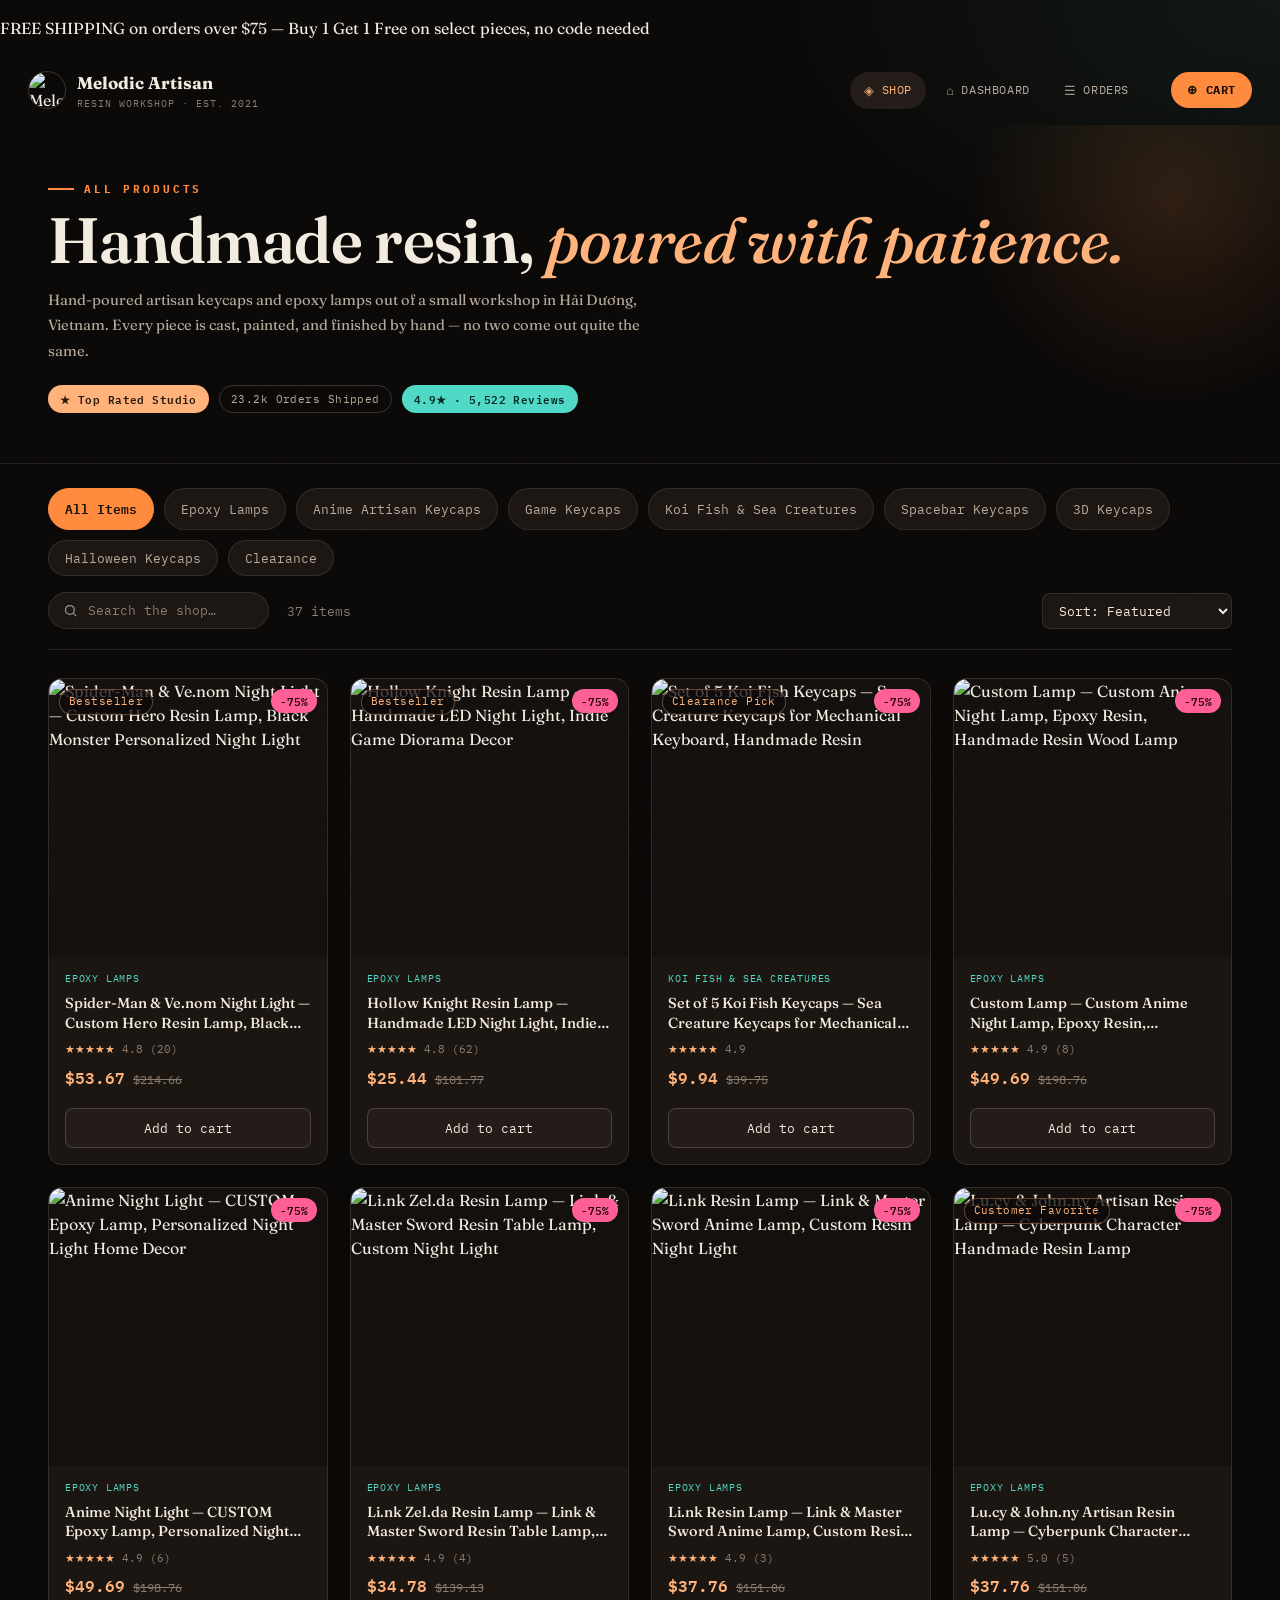
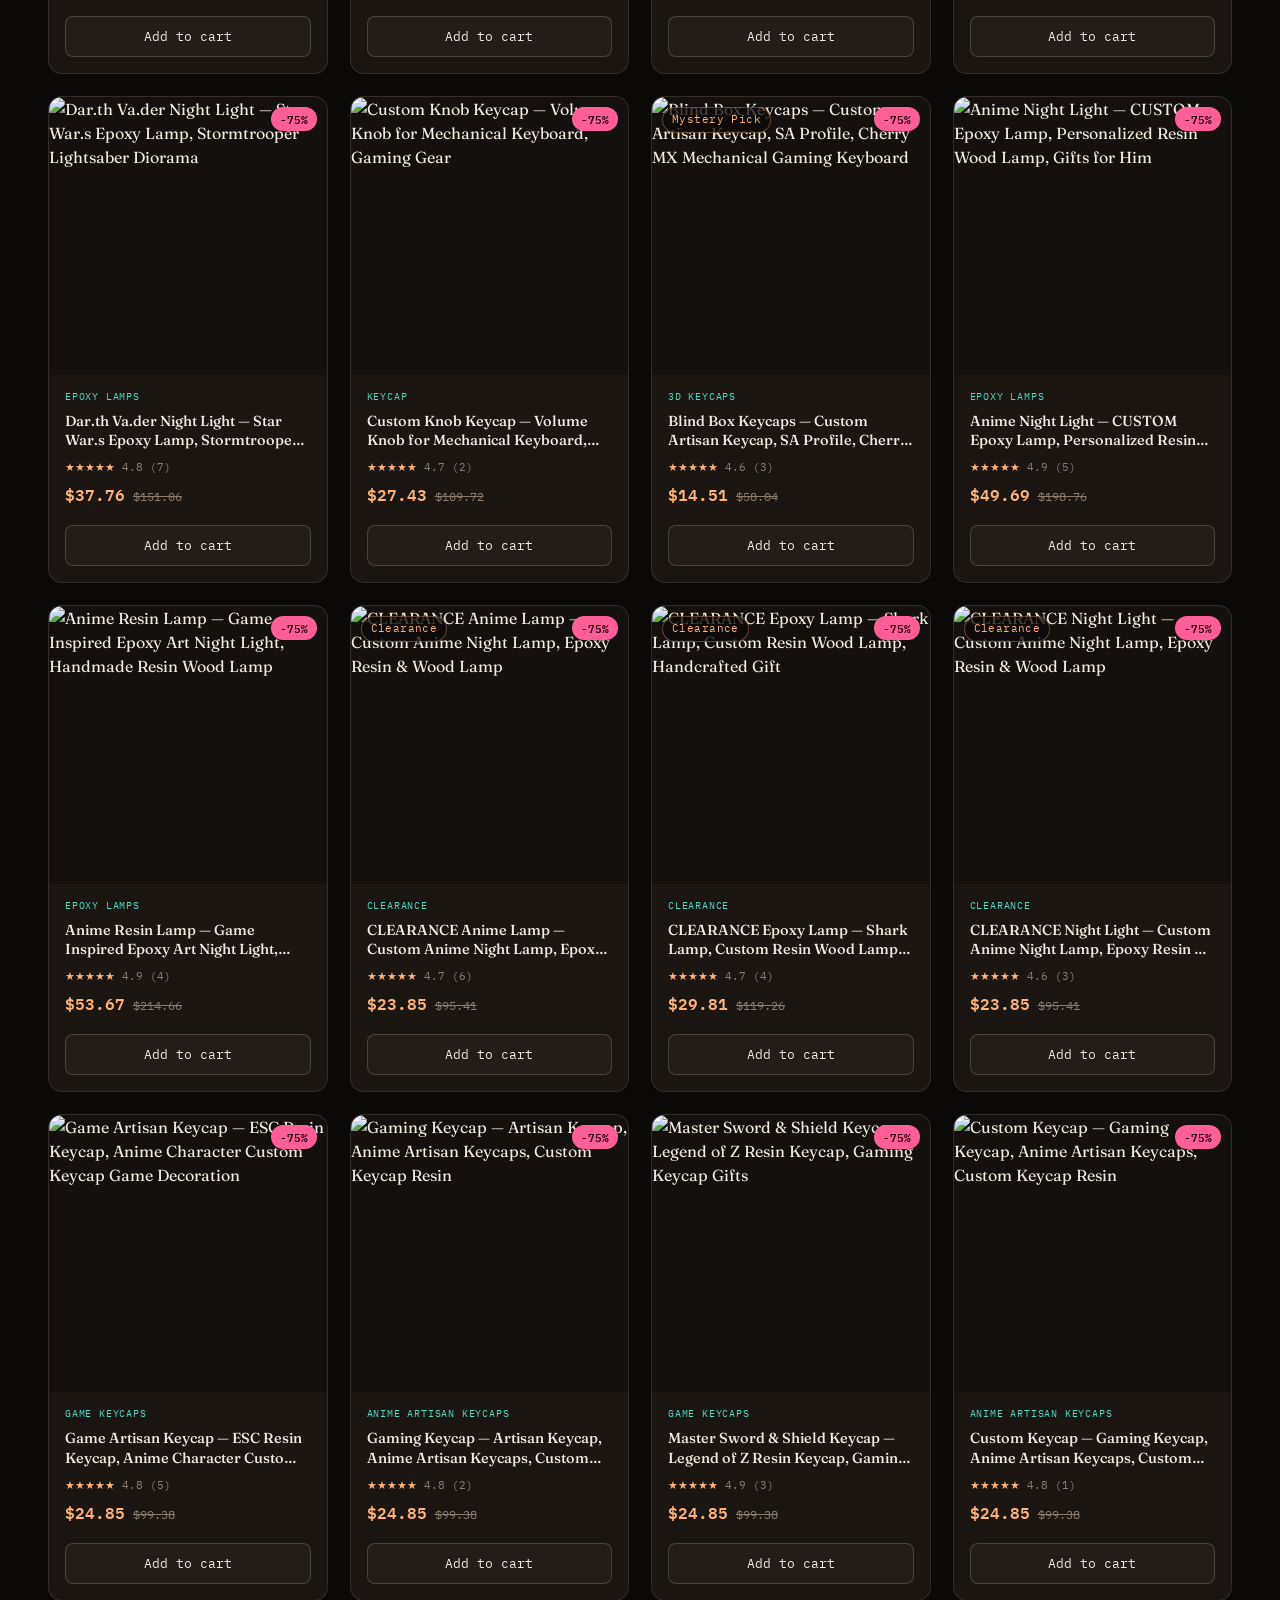
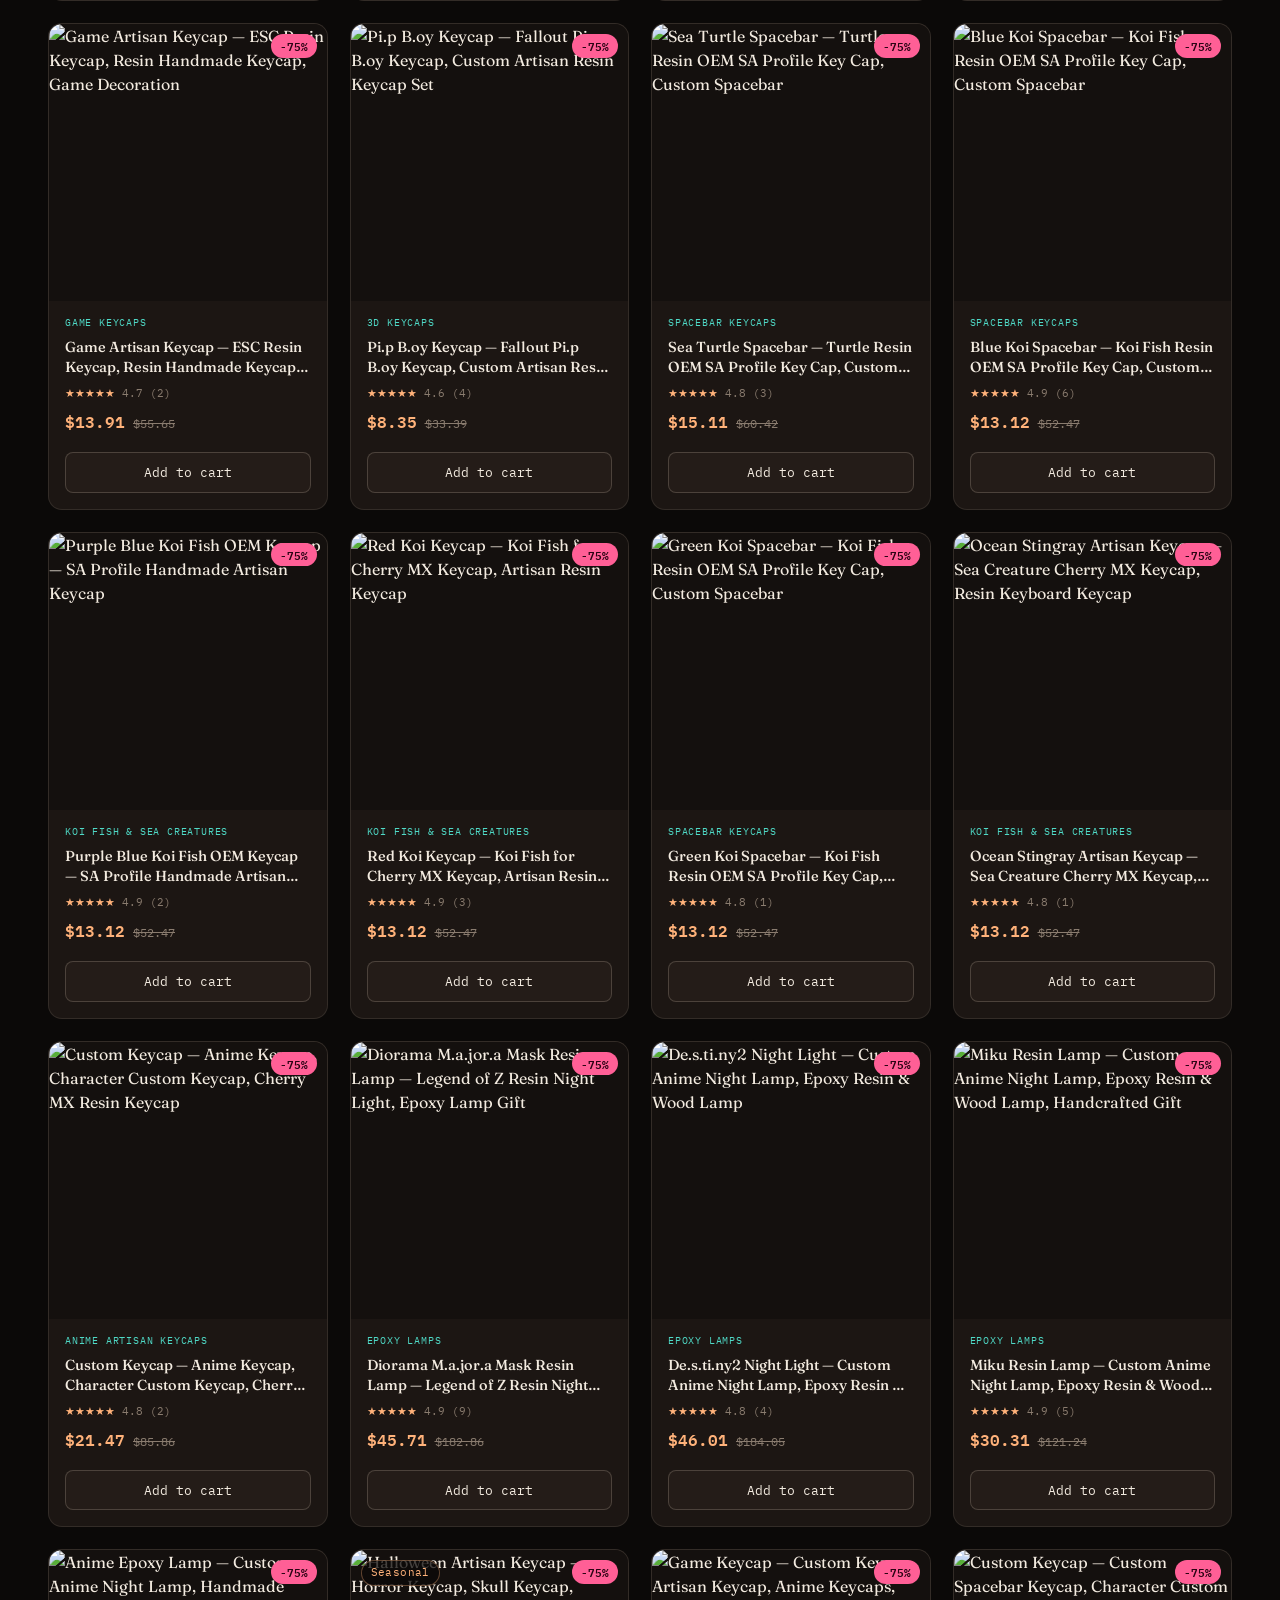
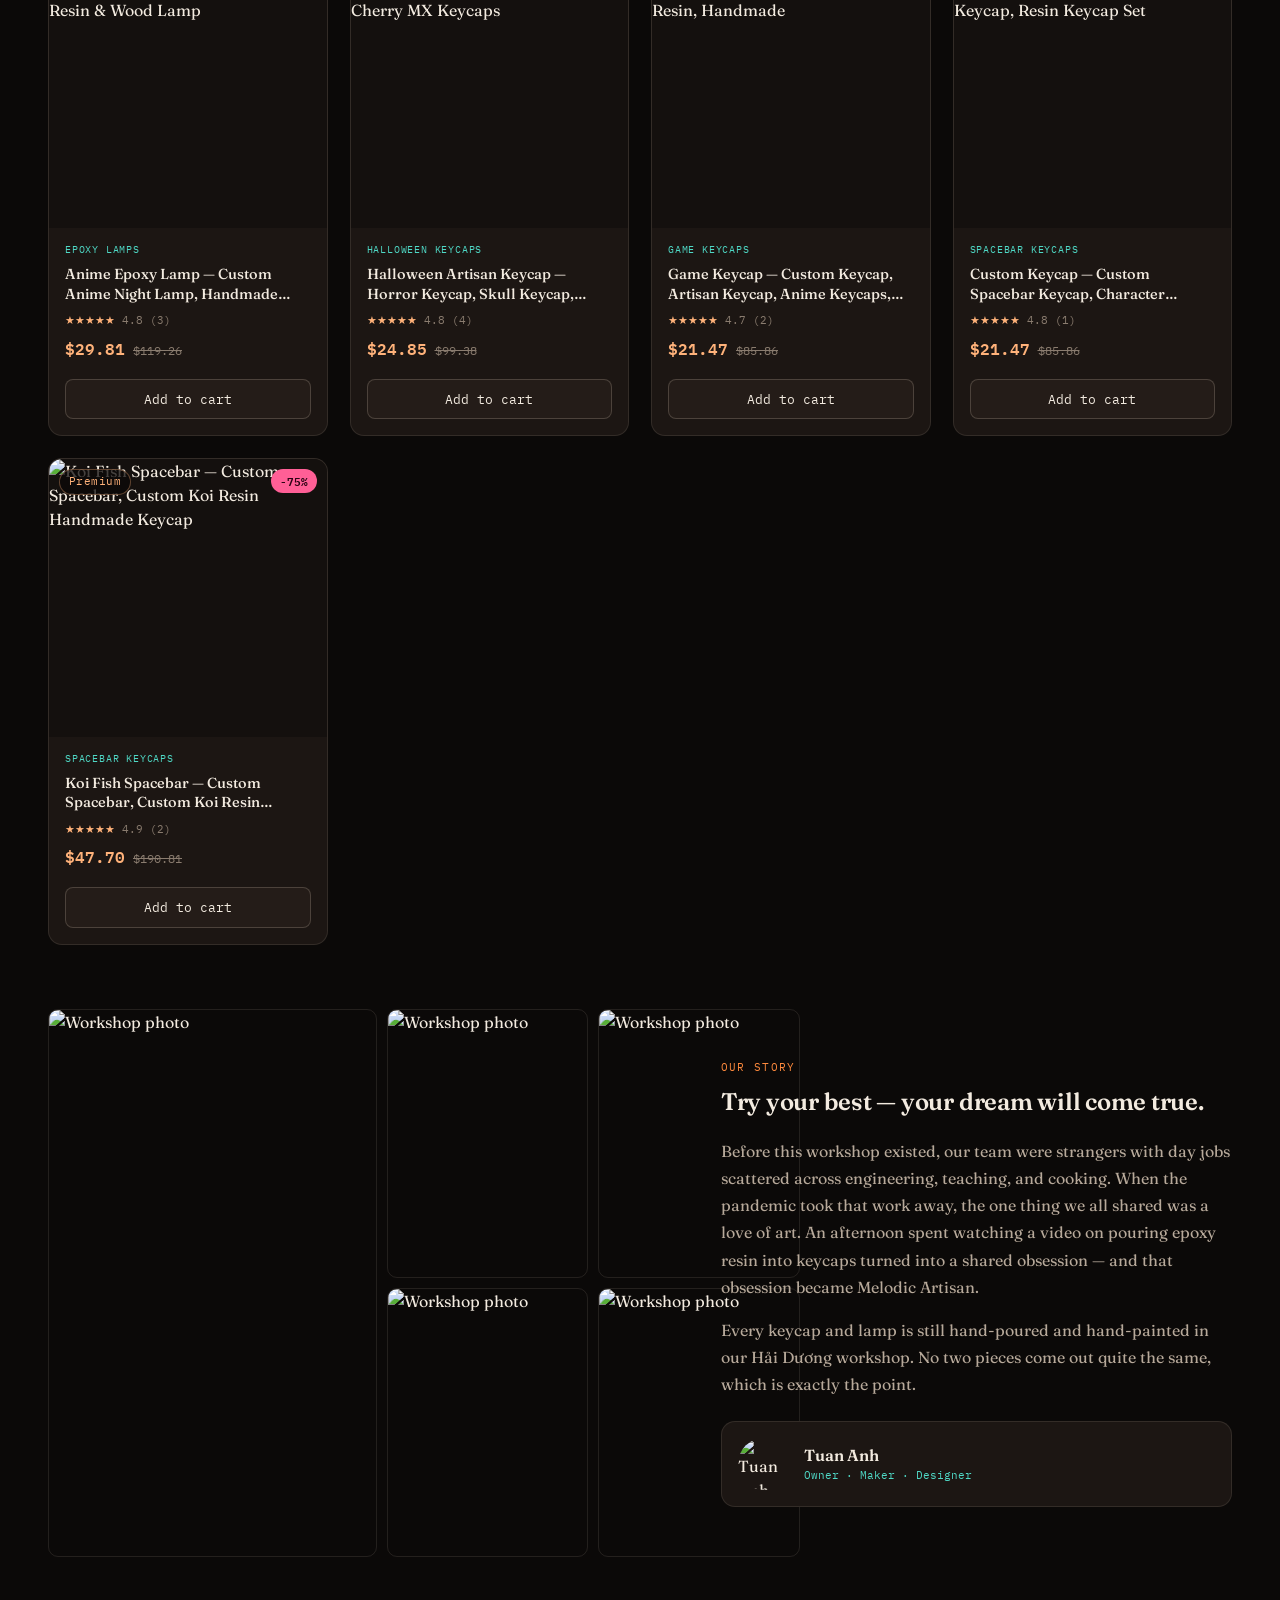
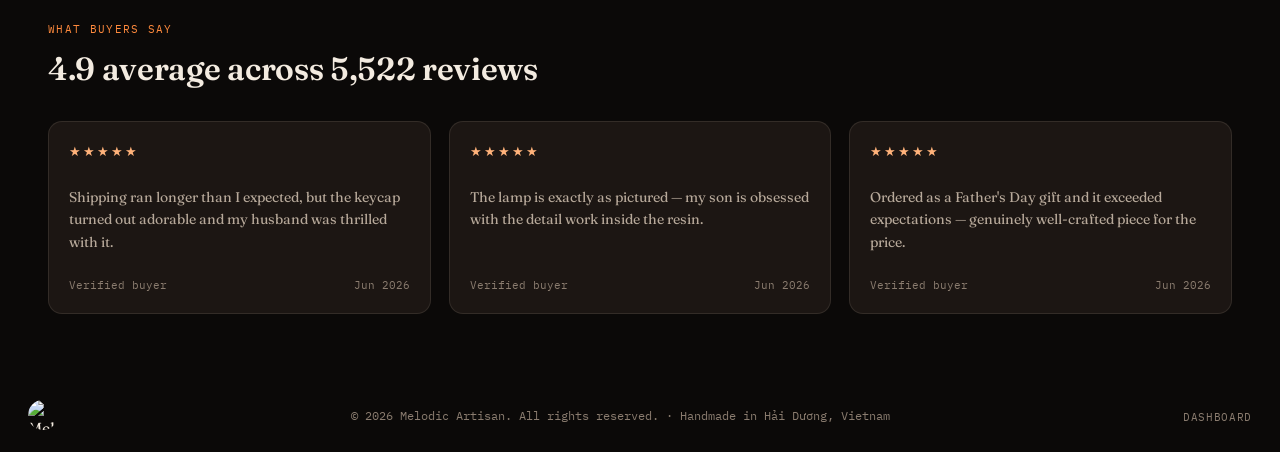
==== commit 89833000: "Add files via upload" ====
--- a/index.html
+++ b/index.html
@@ -4,62 +4,23 @@
 <meta charset="UTF-8">
 <meta name="viewport" content="width=device-width, initial-scale=1.0">
 <title>Melodic Artisan — Handmade Resin Keycaps &amp; Epoxy Lamps</title>
-<meta name="description" content="Mockup storefront for MelodicArtisan (Etsy) — handmade resin artisan keycaps and epoxy lamps from Hải Dương, Vietnam.">
+<meta name="description" content="Melodic Artisan — handmade resin keycaps and epoxy lamps, hand-poured in Hải Dương, Vietnam.">
 <link rel="stylesheet" href="css/style.css">
 </head>
 <body>
 <div class="grain"></div>
+<div id="banner-mount"></div>
+<div id="nav-mount"></div>
 
-<div class="announce">✺ BUY 1 GET 1 FREE on marked listings — order any product, get a random keycap free, never a duplicate ✺</div>
-
-<header class="site">
-  <div class="header-row">
-    <a class="brand" href="index.html">
-      <img src="https://i.etsystatic.com/32520004/r/isla/58f06c/52537685/isla_500x500.52537685_kwtcnehc.jpg" alt="Melodic Artisan">
-      <div class="brand-text">
-        <div class="name">Melodic Artisan</div>
-        <div class="sub">Resin Workshop · Est. 2021</div>
-      </div>
-    </a>
-    <nav class="main-nav">
-      <a href="index.html" class="active">Shop</a>
-      <a href="index.html#about">About</a>
-      <a href="index.html#reviews">Reviews</a>
-      <a href="index.html#policies">Policies</a>
-    </nav>
-    <div class="header-actions">
-      <div class="search-box">
-        <svg width="15" height="15" viewBox="0 0 24 24" fill="none" stroke="currentColor" stroke-width="2"><circle cx="11" cy="11" r="7"/><line x1="21" y1="21" x2="16.65" y2="16.65"/></svg>
-        <input id="search-input" type="text" placeholder="Search the shop…">
-      </div>
-      <a class="icon-btn" href="cart.html" aria-label="Cart">
-        <svg width="18" height="18" viewBox="0 0 24 24" fill="none" stroke="currentColor" stroke-width="2"><circle cx="9" cy="21" r="1"/><circle cx="20" cy="21" r="1"/><path d="M1 1h4l2.68 13.39a2 2 0 0 0 2 1.61h9.72a2 2 0 0 0 2-1.61L23 6H6"/></svg>
-        <span class="cart-badge" data-cart-count>0</span>
-      </a>
-    </div>
-  </div>
-</header>
-
-<div class="container">
-  <div class="hero">
-    <div class="hero-media">
-      <img src="https://i.etsystatic.com/32520004/r/isbl/1b81f7/82657643/isbl_1680x420.82657643_6jaf0e0v.jpg" alt="Melodic Artisan workshop banner">
-      <div class="hero-copy">
-        <div>
-          <div class="badge-row">
-            <span class="pill star">★ Star Seller</span>
-            <span class="pill">Hải Dương, Vietnam</span>
-            <span class="pill teal">4 years on Etsy</span>
-          </div>
-          <h1>Handmade resin, <span class="accent">poured with patience.</span></h1>
-        </div>
-        <div class="hero-stats">
-          <div class="stat"><div class="num">23.2k</div><div class="lbl">Sales</div></div>
-          <div class="stat"><div class="num">4.9★</div><div class="lbl">5.5k reviews</div></div>
-          <div class="stat"><div class="num">384</div><div class="lbl">Listings</div></div>
-          <div class="stat"><div class="num">4.2k</div><div class="lbl">Admirers</div></div>
-        </div>
-      </div>
+<div class="page-header">
+  <div class="page-header-inner container">
+    <div class="page-eyebrow">All Products</div>
+    <h1 class="page-title">Handmade resin, <em>poured with patience.</em></h1>
+    <p class="page-desc">Hand-poured artisan keycaps and epoxy lamps out of a small workshop in Hải Dương, Vietnam. Every piece is cast, painted, and finished by hand — no two come out quite the same.</p>
+    <div class="badge-row" style="margin-top:20px;">
+      <span class="pill star">★ Top Rated Studio</span>
+      <span class="pill">23.2k Orders Shipped</span>
+      <span class="pill teal">4.9★ · 5,522 Reviews</span>
     </div>
   </div>
 </div>
@@ -67,7 +28,13 @@
 <div class="container">
   <div class="chip-row" id="chip-row"></div>
   <div class="toolbar">
-    <span class="result-count" id="result-count"></span>
+    <div style="display:flex;align-items:center;gap:18px;flex-wrap:wrap;">
+      <div class="search-box" style="min-width:220px;">
+        <svg width="15" height="15" viewBox="0 0 24 24" fill="none" stroke="currentColor" stroke-width="2"><circle cx="11" cy="11" r="7"/><line x1="21" y1="21" x2="16.65" y2="16.65"/></svg>
+        <input id="search-input" type="text" placeholder="Search the shop…">
+      </div>
+      <span class="result-count" id="result-count"></span>
+    </div>
     <select class="sort" id="sort-select">
       <option value="featured">Sort: Featured</option>
       <option value="price-asc">Price: Low to High</option>
@@ -133,38 +100,12 @@
   </div>
 </section>
 
-<footer class="site" id="policies">
-  <div class="container">
-    <div class="footer-grid">
-      <div class="footer-col">
-        <h4>Melodic Artisan</h4>
-        <p>Artisan Factory — Create products with passion. Handmade resin keycaps &amp; epoxy lamps out of Hải Dương, Vietnam.</p>
-        <div class="pay-icons">
-          <span>PayPal</span><span>Visa</span><span>Mastercard</span><span>Apple Pay</span><span>Klarna</span>
-        </div>
-      </div>
-      <div class="footer-col">
-        <h4>Shipping &amp; Returns</h4>
-        <p>Ships from Vietnam. Returns &amp; exchanges accepted within 30 days. Buyer covers return shipping and customs duties.</p>
-      </div>
-      <div class="footer-col">
-        <h4>Shop Policies</h4>
-        <p>Cancellations are not accepted once production starts — message the shop right away if something's wrong.</p>
-      </div>
-      <div class="footer-col">
-        <h4>This Mockup</h4>
-        <p>A static demo build with no backend — cart data lives in your browser's local storage only. Built to preview a real storefront experience.</p>
-      </div>
-    </div>
-    <div class="footer-bottom">
-      <span>© 2026 Melodic Artisan — mockup build, not affiliated with Etsy Inc.</span>
-      <span>Source: etsy.com/shop/MelodicArtisan</span>
-    </div>
-  </div>
-</footer>
+<div id="footer-mount"></div>
 
 <script src="js/data.js"></script>
 <script src="js/cart.js"></script>
+<script src="js/orders.js"></script>
+<script src="js/site.js"></script>
 <script src="js/shop.js"></script>
 </body>
 </html>
--- a/css/style.css
+++ b/css/style.css
@@ -421,3 +421,308 @@
   .cart-item{ grid-template-columns: 64px 1fr; }
   .cart-item img{ width:64px; height:64px; }
 }
+
+/* =========================================================
+   Dashboard / Orders / Checkout
+   ========================================================= */
+
+.account-layout{ display:grid; grid-template-columns: 240px 1fr; gap:36px; padding: 28px 0 70px; align-items:flex-start; }
+.account-sidebar{
+  background: var(--surface); border:1px solid var(--border); border-radius: var(--radius);
+  padding: 22px; position: sticky; top: 100px;
+}
+.account-profile{ display:flex; align-items:center; gap:12px; margin-bottom:20px; padding-bottom:18px; border-bottom:1px solid var(--border); }
+.avatar-ring{
+  width:44px; height:44px; border-radius:50%; display:flex; align-items:center; justify-content:center;
+  background: linear-gradient(135deg, var(--amber), var(--magenta)); color:#1a0f06; font-weight:700; font-family: var(--font-mono); font-size:15px;
+}
+.account-profile .who .name{ font-weight:600; font-size:14px; }
+.account-profile .who .since{ font-family: var(--font-mono); font-size:10.5px; color: var(--text-faint); }
+.side-nav a{
+  display:flex; align-items:center; gap:10px; padding: 10px 12px; border-radius: var(--radius-sm);
+  font-family: var(--font-mono); font-size:12.5px; color: var(--text-dim); margin-bottom:4px; transition: all .15s;
+}
+.side-nav a:hover{ background: var(--surface-2); color: var(--text); }
+.side-nav a.active{ background: var(--amber); color:#1a0f06; font-weight:600; }
+.side-nav .divider{ height:1px; background: var(--border); margin: 12px 0; }
+
+.stat-cards{ display:grid; grid-template-columns: repeat(3, 1fr); gap:16px; margin-bottom: 32px; }
+.stat-card{
+  background: var(--surface); border:1px solid var(--border); border-radius: var(--radius); padding: 20px;
+}
+.stat-card .lbl{ font-family: var(--font-mono); font-size:10.5px; text-transform:uppercase; letter-spacing:0.08em; color: var(--text-faint); margin-bottom:8px; }
+.stat-card .num{ font-family: var(--font-mono); font-size:26px; font-weight:600; color: var(--amber-glow); }
+.stat-card .sub{ font-size:12px; color: var(--text-dim); margin-top:4px; }
+
+.panel{ background: var(--surface); border:1px solid var(--border); border-radius: var(--radius); padding: 24px; margin-bottom: 24px; }
+.panel-head{ display:flex; align-items:center; justify-content:space-between; margin-bottom:18px; }
+.panel-head h3{ font-size:16px; }
+.panel-head a{ font-family: var(--font-mono); font-size:11.5px; color: var(--amber-glow); }
+
+.orders-table{ width:100%; border-collapse: collapse; }
+.orders-table th{
+  text-align:left; font-family: var(--font-mono); font-size:10.5px; text-transform:uppercase; letter-spacing:0.06em;
+  color: var(--text-faint); padding: 10px 12px; border-bottom:1px solid var(--border);
+}
+.orders-table td{ padding: 14px 12px; border-bottom:1px solid var(--border); font-size:13.5px; vertical-align:middle; }
+.orders-table tr:last-child td{ border-bottom:none; }
+.orders-table tr:hover td{ background: rgba(255,255,255,0.015); }
+.order-id{ font-family: var(--font-mono); font-weight:600; color: var(--text); }
+.order-thumbs{ display:flex; }
+.order-thumbs img{ width:32px; height:32px; border-radius:6px; object-fit:cover; border:2px solid var(--surface); margin-left:-8px; }
+.order-thumbs img:first-child{ margin-left:0; }
+
+.status-badge{
+  font-family: var(--font-mono); font-size:11px; padding: 4px 10px; border-radius:999px; font-weight:600;
+  display:inline-flex; align-items:center; gap:6px;
+}
+.status-badge::before{ content:""; width:6px; height:6px; border-radius:50%; background:currentColor; }
+.status-badge.status-processing{ background: rgba(255,138,61,0.15); color: var(--amber-glow); }
+.status-badge.status-shipped{ background: rgba(79,217,198,0.15); color: var(--teal); }
+.status-badge.status-delivered{ background: rgba(140,220,140,0.15); color: #8ce08c; }
+
+.view-link{ font-family: var(--font-mono); font-size:11.5px; color: var(--text-dim); border:1px solid var(--border-strong); border-radius:999px; padding:6px 12px; }
+.view-link:hover{ border-color: var(--amber); color: var(--amber-glow); }
+
+/* order detail timeline */
+.timeline{ display:flex; align-items:center; margin: 6px 0 30px; }
+.tl-step{ flex:1; text-align:center; position:relative; }
+.tl-dot{
+  width:16px; height:16px; border-radius:50%; background: var(--surface-2); border:2px solid var(--border-strong);
+  margin:0 auto 8px; position:relative; z-index:2;
+}
+.tl-step.done .tl-dot{ background: var(--amber); border-color: var(--amber); }
+.tl-step .tl-line{ position:absolute; top:7px; left:-50%; width:100%; height:2px; background: var(--border-strong); z-index:1; }
+.tl-step:first-child .tl-line{ display:none; }
+.tl-step.done .tl-line{ background: var(--amber); }
+.tl-label{ font-family: var(--font-mono); font-size:11px; color: var(--text-faint); }
+.tl-step.done .tl-label{ color: var(--amber-glow); }
+
+.order-summary-block{ display:grid; grid-template-columns: 1.6fr 1fr; gap:32px; align-items:flex-start; }
+.addr-card{ background: var(--surface); border:1px solid var(--border); border-radius: var(--radius); padding:18px; font-size:13.5px; color: var(--text-dim); line-height:1.7; }
+.addr-card .k{ font-family: var(--font-mono); font-size:10.5px; text-transform:uppercase; color: var(--text-faint); margin-bottom:6px; }
+
+/* wishlist / addresses stub panels */
+.stub-panel{ text-align:center; padding: 60px 20px; color: var(--text-dim); }
+.stub-panel .icon{ font-size:32px; margin-bottom:14px; opacity:.6; }
+
+/* checkout form */
+.checkout-layout{ display:grid; grid-template-columns: 1.5fr 1fr; gap:44px; padding: 28px 0 70px; align-items:flex-start; }
+.form-grid{ display:grid; grid-template-columns: 1fr 1fr; gap:16px; }
+.form-grid .full{ grid-column: 1/-1; }
+.field label{ display:block; font-family: var(--font-mono); font-size:11px; text-transform:uppercase; letter-spacing:0.06em; color: var(--text-dim); margin-bottom:8px; }
+.field input, .field select{
+  width:100%; font-family: var(--font-mono); font-size:13.5px; color: var(--text); background: var(--surface);
+  border:1px solid var(--border-strong); border-radius: var(--radius-sm); padding: 12px 14px;
+}
+.field input:focus, .field select:focus{ outline:none; border-color: var(--amber); }
+.checkout-summary-line{ display:flex; gap:12px; padding:12px 0; border-bottom:1px solid var(--border); align-items:center; }
+.checkout-summary-line img{ width:48px; height:48px; border-radius:8px; object-fit:cover; }
+.checkout-summary-line .t{ font-size:12.5px; flex:1; }
+.checkout-summary-line .p{ font-family: var(--font-mono); font-size:12.5px; color: var(--amber-glow); }
+.payment-stub{
+  border:1px dashed var(--border-strong); border-radius: var(--radius-sm); padding:16px; text-align:center;
+  font-family: var(--font-mono); font-size:11.5px; color: var(--text-faint); margin-top:6px;
+}
+.confirm-banner{
+  background: rgba(140,220,140,0.1); border:1px solid rgba(140,220,140,0.3); color:#8ce08c;
+  border-radius: var(--radius); padding: 16px 20px; margin-bottom:24px; font-family: var(--font-mono); font-size:13px;
+  display:flex; align-items:center; gap:10px;
+}
+
+@media (max-width: 900px){
+  .account-layout{ grid-template-columns: 1fr; }
+  .account-sidebar{ position:static; }
+  .stat-cards{ grid-template-columns: 1fr; }
+  .order-summary-block, .checkout-layout{ grid-template-columns: 1fr; }
+}
+@media (max-width: 640px){
+  .orders-table{ display:block; overflow-x:auto; white-space:nowrap; }
+  .form-grid{ grid-template-columns: 1fr; }
+}
+
+/* =========================================================
+   Shared site chrome — nav / banner / footer
+   Injected via js/site.js into #nav-mount, #banner-mount,
+   #footer-mount on every page, so header/footer only exist
+   in one place.
+   ========================================================= */
+
+.site-nav{
+  position: sticky; top:0; z-index:100;
+  background: rgba(11,9,8,0.9); backdrop-filter: blur(14px);
+  border-bottom: 1px solid var(--border);
+}
+.nav-inner{ display:flex; align-items:center; gap:28px; padding: 14px 28px; }
+.nav-brand{ display:flex; align-items:center; gap:11px; margin-right:auto; }
+.nav-brand img{ width:38px; height:38px; border-radius:50%; border:1px solid var(--border-strong); object-fit:cover; }
+.nav-brand .brand-name{ font-family: var(--font-display); font-size:17px; font-weight:700; }
+.nav-brand .brand-sub{ font-family: var(--font-mono); font-size:10px; color: var(--text-faint); text-transform:uppercase; letter-spacing:0.1em; }
+.nav-links{ display:flex; gap:6px; }
+.nav-link{
+  display:flex; align-items:center; gap:7px; padding:9px 14px; border-radius:999px;
+  font-family: var(--font-mono); font-size:12px; letter-spacing:0.05em; text-transform:uppercase;
+  color: var(--text-dim); transition: all .15s;
+}
+.nav-link .nav-icon{ font-size:13px; opacity:.85; }
+.nav-link:hover{ background: var(--surface); color: var(--text); }
+.nav-link.active{ background: var(--surface-2); color: var(--amber-glow); }
+.nav-right{ display:flex; align-items:center; gap:10px; }
+.cart-nav-btn{
+  display:flex; align-items:center; gap:8px; padding:9px 16px; border-radius:999px;
+  background: var(--amber); color:#1a0f06; font-family: var(--font-mono); font-size:12px;
+  font-weight:700; letter-spacing:0.05em; text-transform:uppercase; transition: background .15s;
+}
+.cart-nav-btn:hover{ background: var(--amber-glow); }
+.cart-badge-count{
+  background:#1a0f06; color: var(--amber-glow); border-radius:999px; font-size:10.5px;
+  min-width:17px; height:17px; display:none; align-items:center; justify-content:center; padding:0 4px;
+}
+@media (max-width: 760px){ .nav-links{ display:none; } .nav-inner{ padding:14px 18px; } }
+
+.promo-banner{
+  background: linear-gradient(90deg, var(--amber-deep), var(--amber));
+  color:#1a0f06; font-family: var(--font-mono); font-size:12.5px; font-weight:600;
+  letter-spacing:0.03em; text-align:center; padding:9px 20px;
+}
+
+.site-footer{ border-top:1px solid var(--border); background: var(--bg-soft); margin-top:0; }
+.footer-inner{
+  display:flex; align-items:center; justify-content:space-between; gap:16px;
+  padding: 22px 28px; flex-wrap:wrap;
+}
+.footer-brand img{ width:30px; height:30px; border-radius:50%; object-fit:cover; }
+.footer-copy{ font-family: var(--font-mono); font-size:11.5px; color: var(--text-faint); }
+.footer-links a{ font-family: var(--font-mono); font-size:11px; color: var(--text-faint); text-transform:uppercase; letter-spacing:0.06em; }
+.footer-links a:hover{ color: var(--amber-glow); }
+
+/* =========================================================
+   Page header band — eyebrow + big display title used at the
+   top of every page (shop, cart, orders, dashboard, product).
+   ========================================================= */
+.page-header{ padding: 56px 0 36px; border-bottom:1px solid var(--border); position:relative; overflow:hidden; }
+.page-header::before{
+  content:""; position:absolute; top:-40%; right:-8%; width:420px; height:420px; border-radius:50%;
+  background: radial-gradient(circle, rgba(255,138,61,0.14), transparent 68%); pointer-events:none;
+}
+.page-header-inner{ position:relative; z-index:1; }
+.page-eyebrow{
+  font-family: var(--font-mono); font-size:11px; font-weight:700; letter-spacing:0.26em; text-transform:uppercase;
+  color: var(--amber); margin-bottom:12px; display:flex; align-items:center; gap:10px;
+}
+.page-eyebrow::before{ content:""; width:26px; height:2px; background: var(--amber); }
+.page-title{
+  font-family: var(--font-display); font-size: clamp(2.2rem, 5.5vw, 4rem); line-height:0.98;
+  letter-spacing:-0.01em; color: var(--text); font-weight:600;
+}
+.page-title em{ color: var(--amber-glow); font-style: italic; font-weight:500; }
+.page-desc{ font-size:.92rem; color: var(--text-dim); max-width:600px; line-height:1.75; margin-top:16px; }
+.page-actions{ display:flex; gap:10px; margin-top:22px; flex-wrap:wrap; }
+
+/* clipped-corner CTA buttons — a signature shape accent */
+.btn-clip{
+  clip-path: polygon(0 0, calc(100% - 8px) 0, 100% 8px, 100% 100%, 8px 100%, 0 calc(100% - 8px));
+  border-radius:0;
+}
+
+/* =========================================================
+   Order cards (dashboard + orders page) — replaces the old
+   table layout with a card list grouped by month.
+   ========================================================= */
+.stat-bar{ display:flex; align-items:center; gap:32px; padding: 20px 0 30px; border-bottom:1px solid var(--border); flex-wrap:wrap; }
+.stat-bar-item .val{ font-family: var(--font-display); font-size:1.9rem; font-weight:600; color: var(--amber-glow); }
+.stat-bar-item .lbl{ font-family: var(--font-mono); font-size:10.5px; text-transform:uppercase; letter-spacing:0.14em; color: var(--text-faint); margin-top:2px; }
+.stat-bar-divider{ width:1px; height:36px; background: var(--border); }
+
+.month-group{ margin-top:30px; }
+.month-group:first-child{ margin-top:0; }
+.month-label{
+  font-family: var(--font-mono); font-size:11px; font-weight:700; letter-spacing:0.16em; text-transform:uppercase;
+  color: var(--text-faint); padding-bottom:10px; border-bottom:1px solid var(--border); margin-bottom:12px;
+}
+
+.order-card{
+  display:flex; align-items:flex-start; gap:14px; background: var(--surface); border:1px solid var(--border);
+  padding:16px; margin-bottom:10px; border-radius: var(--radius-sm); transition: border-color .15s;
+}
+.order-card:hover{ border-color: var(--border-strong); }
+.order-card:last-child{ margin-bottom:0; }
+.order-card-thumbs{ display:flex; flex-shrink:0; }
+.order-card-thumbs img{ width:52px; height:52px; border-radius:8px; object-fit:cover; border:2px solid var(--surface); margin-left:-10px; }
+.order-card-thumbs img:first-child{ margin-left:0; }
+.order-card-body{ flex:1; min-width:0; }
+.order-card-header{ display:flex; align-items:baseline; justify-content:space-between; gap:12px; margin-bottom:8px; }
+.order-card-name{ font-family: var(--font-mono); font-size:12.5px; font-weight:600; letter-spacing:0.02em; color: var(--text); white-space:nowrap; overflow:hidden; text-overflow:ellipsis; }
+.order-card-total{ font-family: var(--font-display); font-size:1.15rem; color: var(--amber-glow); flex-shrink:0; }
+.order-card-bottom{ display:flex; align-items:center; justify-content:space-between; gap:12px; flex-wrap:wrap; }
+.order-card-meta{ display:flex; align-items:center; gap:14px; flex-wrap:wrap; }
+.order-card-meta-item{ display:flex; align-items:center; gap:4px; line-height:1; }
+.order-card-meta-label{ font-family: var(--font-mono); font-size:10px; font-weight:700; letter-spacing:0.1em; text-transform:uppercase; color: var(--text-faint); }
+.order-card-meta-val{ font-family: var(--font-mono); font-size:10.5px; font-weight:600; color: var(--text-dim); }
+.order-card-link{
+  font-family: var(--font-mono); font-size:10.5px; font-weight:700; letter-spacing:0.1em; text-transform:uppercase;
+  color: var(--text-dim); border:1px solid var(--border-strong); border-radius:999px; padding:5px 12px; transition: all .15s; flex-shrink:0;
+}
+.order-card-link:hover{ color: var(--amber-glow); border-color: var(--amber); }
+
+.orders-empty{ text-align:center; padding:80px 0; }
+.orders-empty .icon{ font-size:2.6rem; opacity:.3; margin-bottom:18px; }
+.orders-empty h2{ font-family: var(--font-display); font-size:1.6rem; margin-bottom:10px; }
+.orders-empty p{ color: var(--text-dim); font-size:.88rem; margin-bottom:24px; }
+
+/* =========================================================
+   Dashboard — greeting header + two-panel grid
+   ========================================================= */
+.dash-header{ padding: 48px 0 34px; border-bottom:1px solid var(--border); }
+.dash-header-inner{ display:flex; align-items:flex-end; justify-content:space-between; flex-wrap:wrap; gap:18px; }
+.dash-greeting{ font-family: var(--font-display); font-size: clamp(1.9rem,4.5vw,3rem); line-height:1; font-weight:600; }
+.dash-greeting em{ color: var(--amber-glow); font-style: italic; font-weight:500; }
+.dash-since{ font-family: var(--font-mono); font-size:11px; font-weight:600; letter-spacing:0.14em; text-transform:uppercase; color: var(--text-faint); margin-top:10px; }
+.member-badge{
+  display:inline-flex; align-items:center; gap:6px; font-family: var(--font-mono); font-size:11px; font-weight:700;
+  letter-spacing:0.1em; text-transform:uppercase; background: rgba(255,178,122,0.12); color: var(--amber-glow);
+  border:1px solid rgba(255,178,122,0.28); padding:6px 14px; border-radius:999px;
+}
+.dash-grid{ display:grid; grid-template-columns: 1.2fr 1fr; gap:24px; margin-top:36px; }
+@media (max-width: 860px){ .dash-grid{ grid-template-columns: 1fr; } .dash-header-inner{ align-items:flex-start; } }
+
+.panel-title{ font-family: var(--font-mono); font-size:11px; font-weight:700; letter-spacing:0.16em; text-transform:uppercase; color: var(--text-faint); }
+.panel-title .n{ color: var(--border-strong); font-weight:400; text-transform:none; letter-spacing:0; font-family: var(--font-display); font-style: italic; margin-left:4px; }
+
+.info-row{ display:flex; align-items:center; padding:13px 4px; border-bottom:1px solid var(--border); gap:12px; }
+.info-row:last-child{ border-bottom:none; }
+.info-label{ font-family: var(--font-mono); font-size:10.5px; font-weight:700; letter-spacing:0.12em; text-transform:uppercase; color: var(--text-faint); width:96px; flex-shrink:0; }
+.info-val{ font-size:.86rem; color: var(--text); flex:1; }
+.info-val.empty{ color: var(--text-faint); font-style: italic; }
+.info-locked{ color: var(--text-faint); display:flex; align-items:center; gap:6px; flex:1; font-size:.86rem; }
+
+.quick-actions{ display:flex; gap:10px; margin-top:20px; flex-wrap:wrap; }
+.quick-btn{
+  display:inline-flex; align-items:center; gap:6px; font-family: var(--font-mono); font-size:11.5px; font-weight:700;
+  letter-spacing:0.1em; text-transform:uppercase; padding:11px 20px; transition:all .18s; border-radius:999px;
+}
+.quick-btn-primary{ background: var(--amber); color:#1a0f06; }
+.quick-btn-primary:hover{ background: var(--amber-glow); }
+.quick-btn-secondary{ border:1px solid var(--border-strong); color: var(--text-dim); }
+.quick-btn-secondary:hover{ color: var(--text); border-color: var(--amber); }
+
+/* ---------- checkout popup ---------- */
+.modal-box.wide{
+  max-width: 900px; text-align:left; padding: 32px; position: relative;
+  max-height: 88vh; overflow-y: auto;
+}
+.modal-close{
+  position:absolute; top:18px; right:18px; width:32px; height:32px; border-radius:50%;
+  background: var(--surface-2); border:1px solid var(--border); color: var(--text-dim);
+  font-size:14px; display:flex; align-items:center; justify-content:center; transition: all .15s;
+}
+.modal-close:hover{ border-color: var(--amber); color: var(--amber-glow); }
+.checkout-modal-grid{ display:grid; grid-template-columns: 1.5fr 1fr; gap:36px; }
+.checkout-modal-summary{
+  background: var(--surface-2); border:1px solid var(--border); border-radius: var(--radius-sm);
+  padding: 18px; align-self:flex-start; position: sticky; top: 0;
+}
+@media (max-width: 760px){
+  .modal-box.wide{ padding: 24px 18px; }
+  .checkout-modal-grid{ grid-template-columns: 1fr; }
+}
